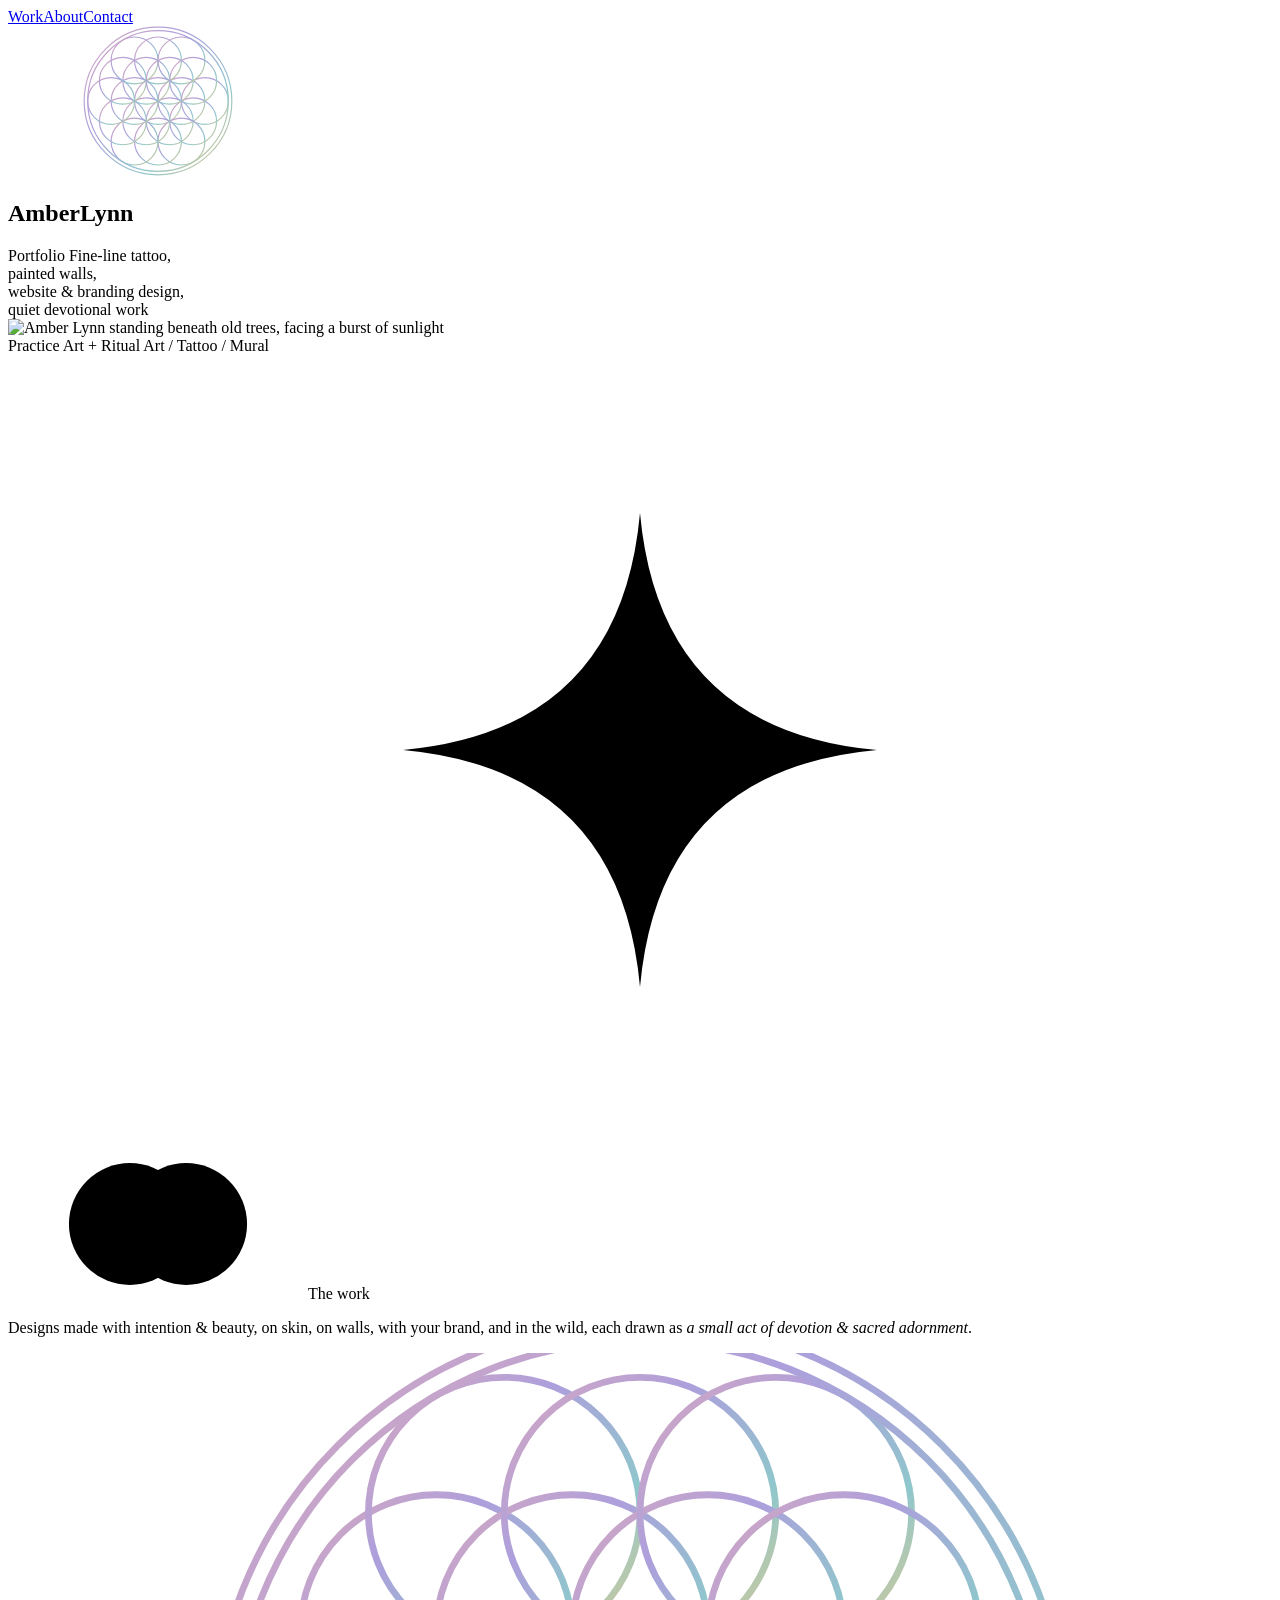
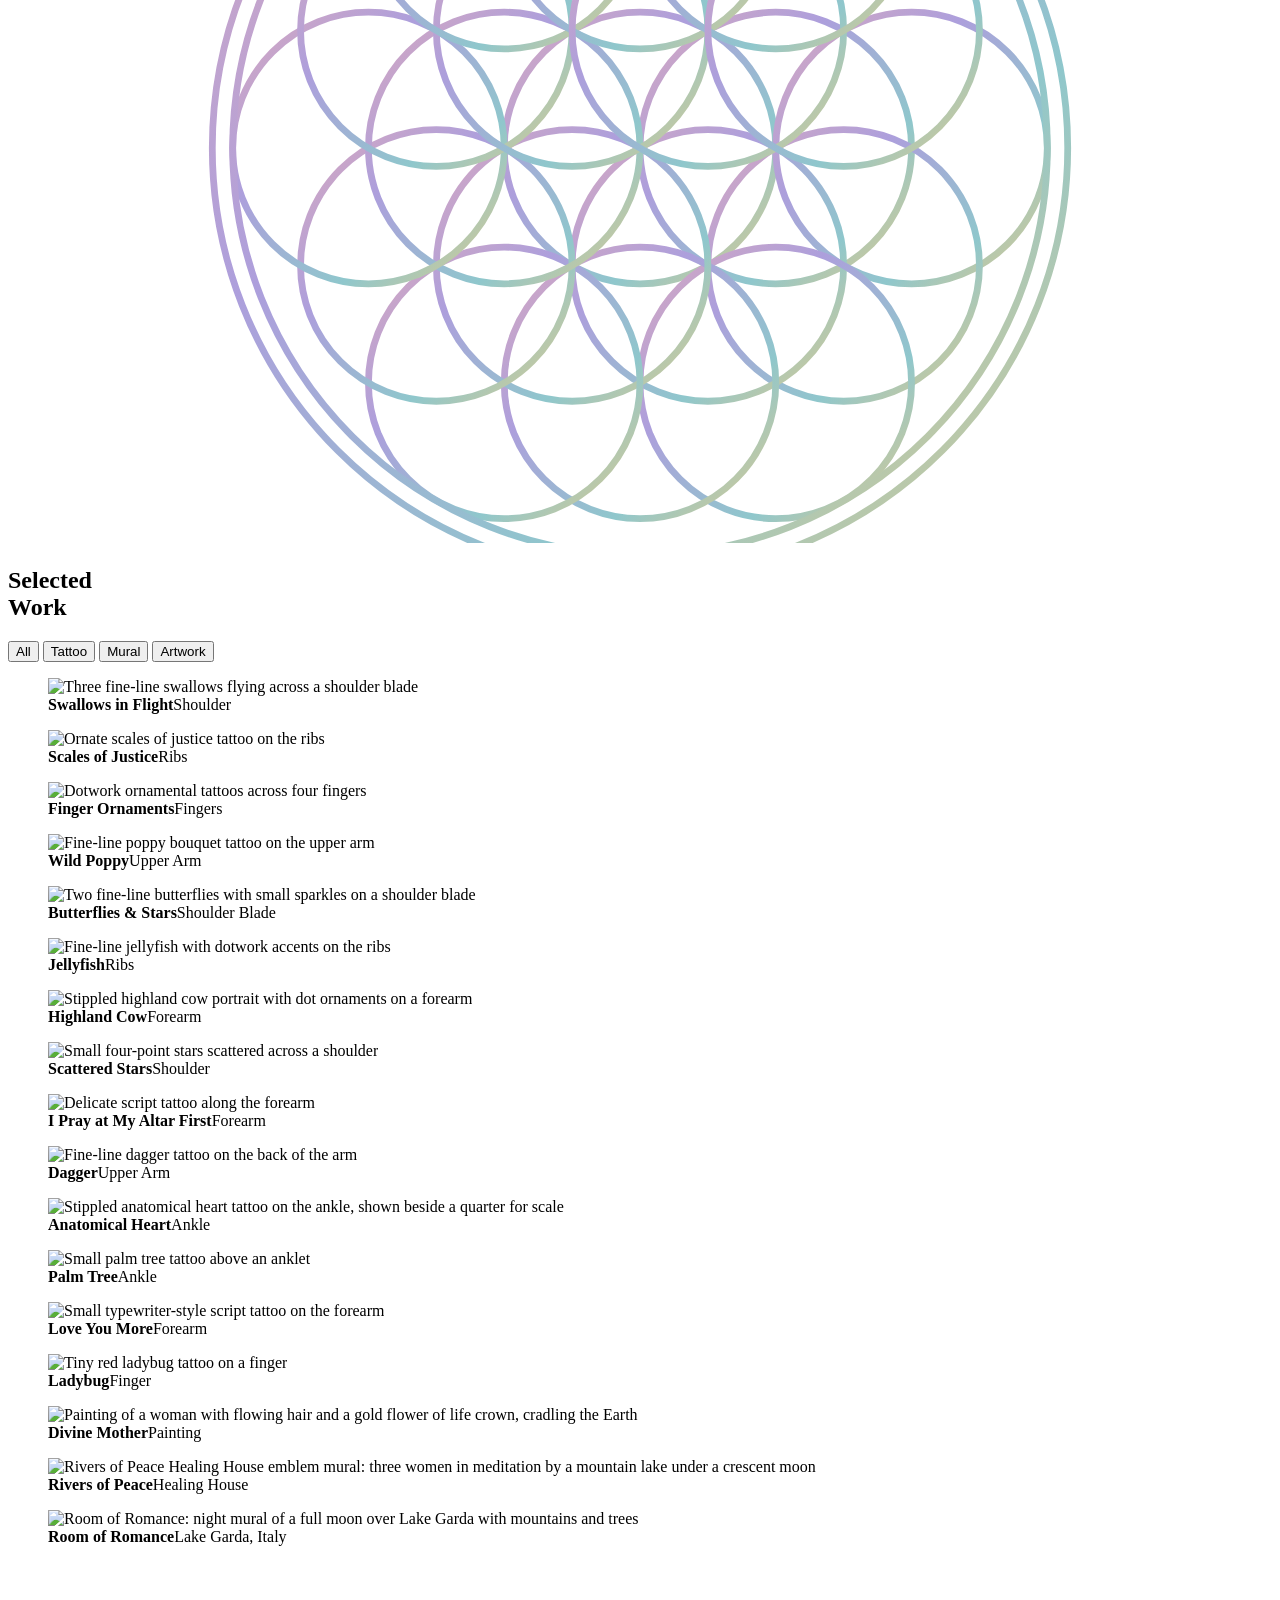
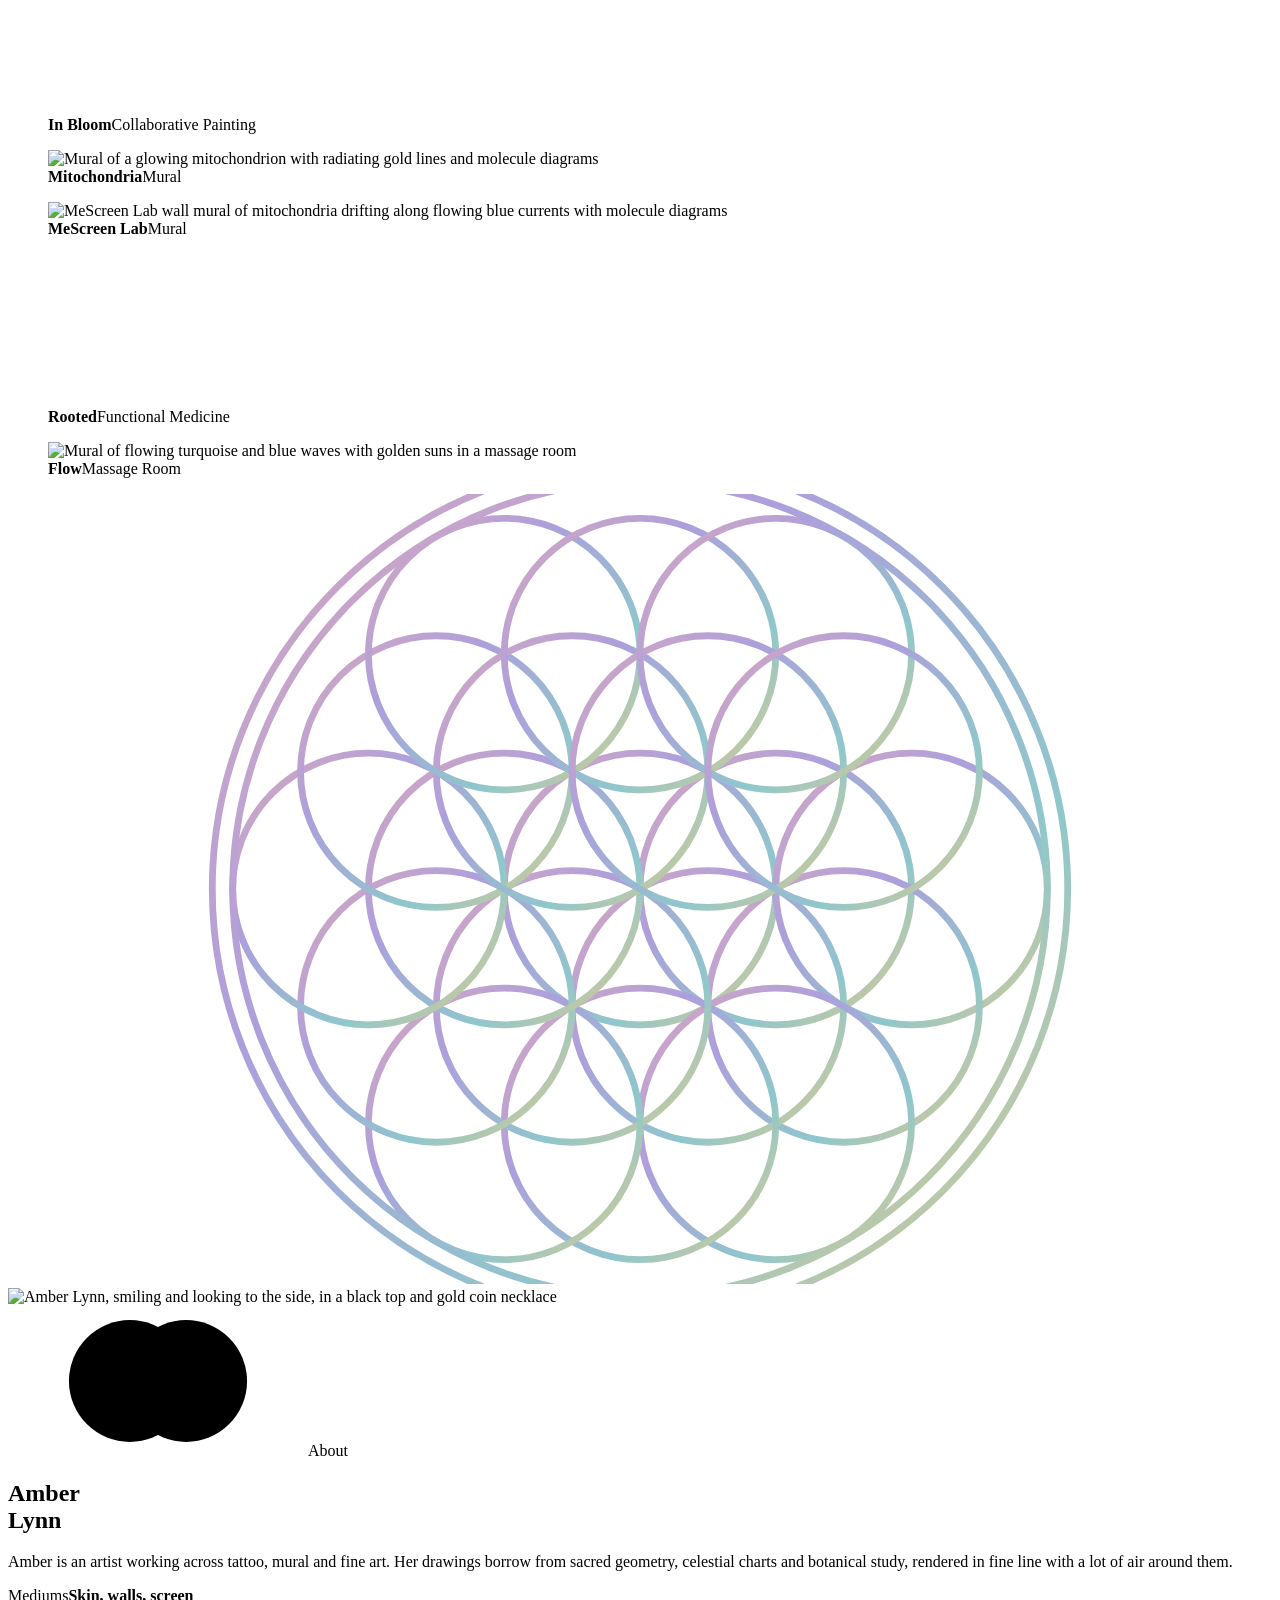
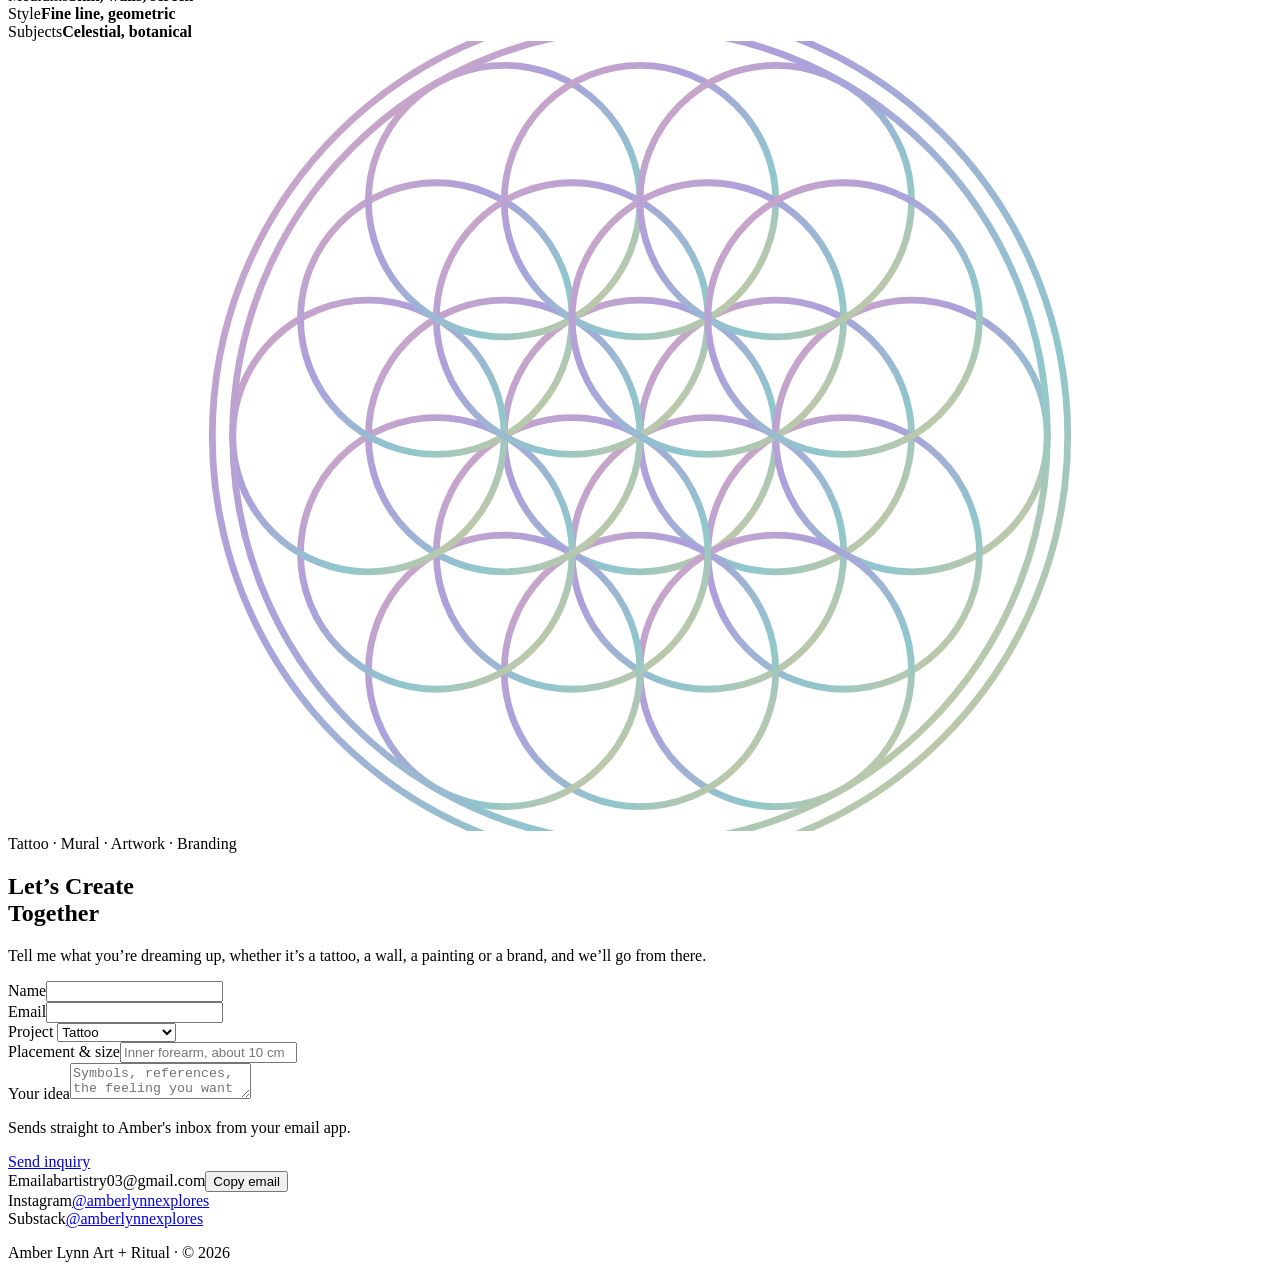
==== index.html @ b4684c32 "Add files via upload" ====
<!DOCTYPE html>
<html lang="en">
<head>
  <meta charset="utf-8">
  <meta name="viewport" content="width=device-width, initial-scale=1, viewport-fit=cover">
  <title>Amber Lynn Portfolio</title>
  <meta name="description" content="Amber Lynn: fine-line and ornamental tattoos, murals, and website &amp; branding design.">
  <meta property="og:title" content="Amber Lynn Portfolio">
  <meta property="og:description" content="Fine-line tattoo, painted walls, website &amp; branding design.">
  <meta property="og:image" content="img/hero.jpg">
  <link rel="icon" href="img/favicon.svg" type="image/svg+xml">
  <link rel="preconnect" href="https://fonts.googleapis.com">
  <link rel="preconnect" href="https://fonts.gstatic.com" crossorigin>
  <link rel="stylesheet" href="https://fonts.googleapis.com/css2?family=Italiana&family=Cormorant+Garamond:ital,wght@0,300;0,400;1,300;1,400&family=Jost:wght@300;400&display=swap">
  <link rel="stylesheet" href="css/styles.css">
</head>
<body>

<!-- shared opal gradient + small marks -->
<svg width="0" height="0" style="position:absolute" aria-hidden="true" focusable="false">
  <defs>
    <linearGradient id="opalStroke" x1="0" y1="0" x2="1" y2="1">
      <stop offset="0" stop-color="#d9a9be"/><stop offset=".35" stop-color="#ad9fdc"/>
      <stop offset=".7" stop-color="#8fc7cc"/><stop offset="1" stop-color="#e2c98a"/>
    </linearGradient>
    <symbol id="m-vesica" viewBox="0 0 26 16"><circle cx="10" cy="8" r="6.5"/><circle cx="16" cy="8" r="6.5"/></symbol>
    <symbol id="fol" viewBox="-64 -64 128 128"><g fill="none" stroke="url(#opalStroke)" stroke-width="1"><circle cx="0.0" cy="0.0" r="20"/><circle cx="20.0" cy="0.0" r="20"/><circle cx="40.0" cy="0.0" r="20"/><circle cx="30.0" cy="17.3" r="20"/><circle cx="10.0" cy="17.3" r="20"/><circle cx="20.0" cy="34.6" r="20"/><circle cx="0.0" cy="34.6" r="20"/><circle cx="-10.0" cy="17.3" r="20"/><circle cx="-20.0" cy="34.6" r="20"/><circle cx="-30.0" cy="17.3" r="20"/><circle cx="-20.0" cy="0.0" r="20"/><circle cx="-40.0" cy="0.0" r="20"/><circle cx="-30.0" cy="-17.3" r="20"/><circle cx="-10.0" cy="-17.3" r="20"/><circle cx="-20.0" cy="-34.6" r="20"/><circle cx="-0.0" cy="-34.6" r="20"/><circle cx="10.0" cy="-17.3" r="20"/><circle cx="20.0" cy="-34.6" r="20"/><circle cx="30.0" cy="-17.3" r="20"/><circle r="60"/><circle r="63"/></g></symbol>
    <symbol id="wing" overflow="visible"><g fill="#eeedf0" stroke="url(#opalStroke)" stroke-width="1" stroke-linejoin="round"><path d="M2.0 30.8Q-5.8 68.7 8.6 104.7Q16.4 66.7 2.0 30.8ZM3.7 49.2L7.8 95.8"/><path d="M9.6 19.9Q4.3 65.2 24.8 105.9Q30.1 60.6 9.6 19.9ZM13.4 41.4L23.0 95.6"/><path d="M18.0 9.9Q15.1 61.1 40.8 105.5Q43.7 54.3 18.0 9.9ZM23.7 33.8L38.1 94.0"/><path d="M27.1 0.7Q26.5 56.5 56.7 103.4Q57.3 47.6 27.1 0.7ZM34.5 26.4L53.2 91.1"/><path d="M37.0 -7.6Q38.7 51.3 72.5 99.7Q70.9 40.7 37.0 -7.6ZM45.9 19.2L68.3 86.8"/><path d="M47.7 -15.2Q51.5 45.6 88.2 94.3Q84.4 33.5 47.7 -15.2ZM57.8 12.2L83.3 81.2"/><path d="M59.1 -21.9Q65.0 39.4 103.8 87.3Q97.8 26.0 59.1 -21.9ZM70.3 5.4L98.4 74.2"/><path d="M71.3 -27.8Q79.3 32.6 119.2 78.7Q111.2 18.2 71.3 -27.8ZM83.3 -1.2L113.4 65.9"/><path d="M84.2 -32.9Q94.2 25.3 134.5 68.4Q124.6 10.2 84.2 -32.9ZM96.8 -7.6L128.5 56.2"/><path d="M98.0 -37.1Q109.8 17.4 149.7 56.4Q137.9 1.9 98.0 -37.1ZM110.9 -13.7L143.5 45.2"/><path d="M112.4 -40.5Q126.1 9.0 164.8 42.8Q151.1 -6.7 112.4 -40.5ZM125.5 -19.7L158.5 32.8"/><path d="M127.7 -43.1Q143.1 0.0 179.8 27.6Q164.3 -15.6 127.7 -43.1ZM140.7 -25.5L173.5 19.1"/><path d="M143.7 -44.9Q160.8 -9.5 194.6 10.7Q177.5 -24.7 143.7 -44.9ZM156.4 -31.0L188.5 4.0"/><path d="M160.5 -45.9Q179.2 -19.5 209.4 -7.8Q190.6 -34.2 160.5 -45.9ZM172.7 -36.4L203.5 -12.4"/><path d="M178.0 -46.0Q198.3 -30.1 224.0 -28.0Q203.7 -43.9 178.0 -46.0ZM189.5 -41.5L218.5 -30.2"/><path d="M2.0 30.8Q-5.1 54.5 6.1 76.6Q13.2 52.8 2.0 30.8ZM3.1 42.2L5.6 71.1"/><path d="M9.6 19.9Q3.7 48.4 19.0 73.2Q25.0 44.7 9.6 19.9ZM12.0 33.2L17.9 66.8"/><path d="M18.0 9.9Q13.2 42.4 32.1 69.2Q36.9 36.7 18.0 9.9ZM21.5 24.7L30.4 62.0"/><path d="M27.1 0.7Q23.6 36.2 45.5 64.4Q49.0 28.9 27.1 0.7ZM31.7 16.6L43.3 56.7"/><path d="M37.0 -7.6Q34.7 30.0 59.0 58.9Q61.3 21.2 37.0 -7.6ZM42.5 9.0L56.4 50.9"/><path d="M47.7 -15.2Q46.7 23.8 72.8 52.7Q73.8 13.7 47.7 -15.2ZM54.0 1.8L69.8 44.6"/><path d="M59.1 -21.9Q59.4 17.5 86.8 45.8Q86.5 6.4 59.1 -21.9ZM66.0 -5.0L83.5 37.7"/><path d="M71.3 -27.8Q72.9 11.2 101.0 38.2Q99.3 -0.7 71.3 -27.8ZM78.7 -11.3L97.4 30.3"/><path d="M84.2 -32.9Q87.3 4.8 115.4 29.9Q112.4 -7.7 84.2 -32.9ZM92.0 -17.2L111.7 22.4"/><path d="M98.0 -37.1Q102.4 -1.7 130.1 20.9Q125.6 -14.5 98.0 -37.1ZM106.0 -22.6L126.2 13.9"/><path d="M112.4 -40.5Q118.3 -8.2 144.9 11.2Q139.0 -21.2 112.4 -40.5ZM120.6 -27.6L141.0 4.9"/><path d="M127.7 -43.1Q135.1 -14.7 160.0 0.7Q152.6 -27.7 127.7 -43.1ZM135.8 -32.2L156.1 -4.5"/><path d="M143.7 -44.9Q152.6 -21.4 175.3 -10.4Q166.4 -34.0 143.7 -44.9ZM151.6 -36.3L171.5 -14.6"/><path d="M160.5 -45.9Q170.9 -28.0 190.8 -22.3Q180.3 -40.1 160.5 -45.9ZM168.0 -40.0L187.2 -25.1"/><path d="M178.0 -46.0Q190.0 -34.7 206.5 -34.8Q194.5 -46.1 178.0 -46.0ZM185.1 -43.2L203.1 -36.2"/><path d="M2.0 30.8Q-3.4 43.9 4.3 55.9Q9.7 42.7 2.0 30.8ZM2.6 37.0L4.0 52.9"/><path d="M8.2 21.8Q3.1 37.3 12.9 50.3Q18.0 34.8 8.2 21.8ZM9.4 28.9L12.3 46.9"/><path d="M15.0 13.3Q10.2 30.9 21.8 44.8Q26.6 27.3 15.0 13.3ZM16.7 21.2L21.0 41.0"/><path d="M22.2 5.5Q17.9 24.7 31.1 39.2Q35.4 20.0 22.2 5.5ZM24.4 13.9L30.0 35.2"/><path d="M30.0 -1.8Q26.1 18.7 40.6 33.6Q44.5 13.1 30.0 -1.8ZM32.6 7.0L39.4 29.4"/><path d="M38.2 -8.6Q34.9 12.9 50.5 28.0Q53.9 6.5 38.2 -8.6ZM41.3 0.6L49.0 23.7"/><path d="M47.0 -14.8Q44.2 7.4 60.7 22.5Q63.5 0.3 47.0 -14.8ZM50.5 -5.5L59.1 18.0"/><path d="M56.3 -20.4Q54.1 2.1 71.2 16.8Q73.5 -5.6 56.3 -20.4ZM60.1 -11.1L69.4 12.4"/><path d="M66.2 -25.5Q64.6 -3.0 82.0 11.2Q83.6 -11.2 66.2 -25.5ZM70.1 -16.3L80.1 6.8"/><path d="M76.5 -30.0Q75.6 -7.9 93.2 5.6Q94.1 -16.5 76.5 -30.0ZM80.7 -21.1L91.2 1.3"/><path d="M87.4 -33.9Q87.2 -12.5 104.6 -0.1Q104.8 -21.5 87.4 -33.9ZM91.7 -25.5L102.6 -4.1"/><path d="M98.8 -37.3Q99.4 -16.9 116.4 -5.7Q115.8 -26.1 98.8 -37.3ZM103.2 -29.4L114.3 -9.5"/><path d="M110.7 -40.2Q112.1 -21.1 128.5 -11.4Q127.1 -30.4 110.7 -40.2ZM115.1 -33.0L126.4 -14.8"/><path d="M123.1 -42.5Q125.4 -25.1 140.9 -17.1Q138.6 -34.4 123.1 -42.5ZM127.6 -36.1L138.8 -20.1"/><path d="M136.1 -44.2Q139.3 -28.9 153.6 -22.7Q150.4 -38.0 136.1 -44.2ZM140.4 -38.8L151.5 -25.3"/><path d="M149.5 -45.3Q153.7 -32.4 166.6 -28.4Q162.5 -41.3 149.5 -45.3ZM153.8 -41.1L164.6 -30.5"/><path d="M163.5 -46.0Q168.7 -35.8 180.0 -34.2Q174.8 -44.3 163.5 -46.0ZM167.6 -43.0L178.0 -35.6"/><path d="M178.0 -46.0Q184.2 -38.9 193.6 -39.9Q187.4 -47.0 178.0 -46.0ZM181.9 -44.5L191.8 -40.6"/><path d="M0 34Q50 -48 178 -46"/></g></symbol>
  </defs>
</svg>

<header class="wrap bar">
  <nav aria-label="Sections">
    <a href="#work">Work</a><a href="#about">About</a><a href="#contact">Contact</a>
  </nav>
</header>

<main class="wrap">
  <section class="hero has-aura" aria-label="Introduction">
    <div class="aura soft a1" aria-hidden="true"></div>
    <div class="aura soft a2" aria-hidden="true"></div>
    <svg class="hero-fol" aria-hidden="true"><use href="#fol"/></svg>
    <h1><span>Amber</span><span>Lynn</span></h1>
    <div class="hero-stage">
      <div class="side l">
        <span class="label">Portfolio</span>
        <span class="italic">Fine-line tattoo,<br>painted walls,<br>website &amp; branding design,<br>quiet devotional work</span>
      </div>
      <div class="frame arch">
        <div class="img"><img src="img/hero.jpg" alt="Amber Lynn standing beneath old trees, facing a burst of sunlight" style="object-position: 50% 28%"></div>
      </div>
      <div class="side r">
        <span class="label">Practice</span>
        <span class="role">Art + Ritual</span>
        <span class="italic">Art / Tattoo / Mural</span>
      </div>
    </div>
  </section>

  <div class="divider star" aria-hidden="true">
    <svg viewBox="0 0 64 40"><path class="dot" d="M32 8 Q33 19 44 20 Q33 21 32 32 Q31 21 20 20 Q31 19 32 8Z"/></svg>
  </div>

  <section class="statement has-aura" aria-label="Statement">
    <div class="aura disc" aria-hidden="true"></div>
    <span class="label eyebrow"><svg class="mark" aria-hidden="true"><use href="#m-vesica"/></svg>The work</span>
    <p>Designs made with intention &amp; beauty, on skin, on walls, with your brand, and in the wild, each drawn as <em>a small act of devotion &amp; sacred adornment</em>.</p>
  </section>

  <div class="divider" aria-hidden="true">
    <svg viewBox="0 0 64 40"><use href="#fol" x="10" y="-2" width="44" height="44"/></svg>
  </div>

  <section id="work" class="has-aura" aria-labelledby="work-h">
    <div class="aura soft" aria-hidden="true"></div>
    <div class="sec-head">
      <h2 id="work-h">Selected<br>Work</h2>
      <div class="filters" role="group" aria-label="Filter work">
        <button type="button" id="f-all" data-f="all" aria-pressed="true">All</button>
        <button type="button" id="f-tattoo" data-f="tattoo" aria-pressed="false">Tattoo</button>
        <button type="button" id="f-mural" data-f="mural" aria-pressed="false">Mural</button>
        <button type="button" id="f-art" data-f="art" aria-pressed="false">Artwork</button>
      </div>
    </div>

    <!-- Swap each placeholder for: <div class="img"><img src="..." alt="..."></div>
         "edge" adds the opal hairline, "halo" adds the soft glow; leave both off for a plain frame. -->
    <div class="gallery">
      <figure class="piece port" data-cat="tattoo">
        <div class="frame halo zoom" tabindex="0" role="button" aria-haspopup="dialog"><div class="img"><img src="img/swallows.jpg" alt="Three fine-line swallows flying across a shoulder blade" loading="lazy" style="object-position: 50% 62%"></div></div>
        <figcaption><b>Swallows in Flight</b><span class="label">Shoulder</span></figcaption>
      </figure>
      <figure class="piece port" data-cat="tattoo">
        <div class="frame edge zoom" tabindex="0" role="button" aria-haspopup="dialog"><div class="img"><img src="img/scales.jpg" alt="Ornate scales of justice tattoo on the ribs" loading="lazy" style="object-position: 50% 45%"></div></div>
        <figcaption><b>Scales of Justice</b><span class="label">Ribs</span></figcaption>
      </figure>
      <figure class="piece port" data-cat="tattoo">
        <div class="frame zoom" tabindex="0" role="button" aria-haspopup="dialog"><div class="img"><img src="img/fingers.jpg" alt="Dotwork ornamental tattoos across four fingers" loading="lazy" style="object-position: 50% 45%"></div></div>
        <figcaption><b>Finger Ornaments</b><span class="label">Fingers</span></figcaption>
      </figure>
      <figure class="piece port" data-cat="tattoo">
        <div class="frame halo zoom" tabindex="0" role="button" aria-haspopup="dialog"><div class="img"><img src="img/poppy.jpg" alt="Fine-line poppy bouquet tattoo on the upper arm" loading="lazy" style="object-position: 50% 45%"></div></div>
        <figcaption><b>Wild Poppy</b><span class="label">Upper Arm</span></figcaption>
      </figure>
      <figure class="piece port" data-cat="tattoo">
        <div class="frame edge zoom" tabindex="0" role="button" aria-haspopup="dialog"><div class="img"><img src="img/butterflies.jpg" alt="Two fine-line butterflies with small sparkles on a shoulder blade" loading="lazy" style="object-position: 50% 58%"></div></div>
        <figcaption><b>Butterflies & Stars</b><span class="label">Shoulder Blade</span></figcaption>
      </figure>
      <figure class="piece port" data-cat="tattoo">
        <div class="frame zoom" tabindex="0" role="button" aria-haspopup="dialog"><div class="img"><img src="img/jellyfish.jpg" alt="Fine-line jellyfish with dotwork accents on the ribs" loading="lazy" style="object-position: 50% 40%"></div></div>
        <figcaption><b>Jellyfish</b><span class="label">Ribs</span></figcaption>
      </figure>
      <figure class="piece port" data-cat="tattoo">
        <div class="frame halo zoom" tabindex="0" role="button" aria-haspopup="dialog"><div class="img"><img src="img/highland-cow.jpg" alt="Stippled highland cow portrait with dot ornaments on a forearm" loading="lazy" style="object-position: 50% 45%"></div></div>
        <figcaption><b>Highland Cow</b><span class="label">Forearm</span></figcaption>
      </figure>
      <figure class="piece port" data-cat="tattoo">
        <div class="frame zoom" tabindex="0" role="button" aria-haspopup="dialog"><div class="img"><img src="img/stars.jpg" alt="Small four-point stars scattered across a shoulder" loading="lazy" style="object-position: 45% 35%"></div></div>
        <figcaption><b>Scattered Stars</b><span class="label">Shoulder</span></figcaption>
      </figure>
      <figure class="piece port" data-cat="tattoo">
        <div class="frame edge zoom" tabindex="0" role="button" aria-haspopup="dialog"><div class="img"><img src="img/altar-script.jpg" alt="Delicate script tattoo along the forearm" loading="lazy" style="object-position: 50% 55%"></div></div>
        <figcaption><b>I Pray at My Altar First</b><span class="label">Forearm</span></figcaption>
      </figure>
      <figure class="piece port" data-cat="tattoo">
        <div class="frame zoom" tabindex="0" role="button" aria-haspopup="dialog"><div class="img"><img src="img/dagger.jpg" alt="Fine-line dagger tattoo on the back of the arm" loading="lazy" style="object-position: 50% 58%"></div></div>
        <figcaption><b>Dagger</b><span class="label">Upper Arm</span></figcaption>
      </figure>
      <figure class="piece port" data-cat="tattoo">
        <div class="frame halo zoom" tabindex="0" role="button" aria-haspopup="dialog"><div class="img"><img src="img/heart.jpg" alt="Stippled anatomical heart tattoo on the ankle, shown beside a quarter for scale" loading="lazy" style="object-position: 50% 62%"></div></div>
        <figcaption><b>Anatomical Heart</b><span class="label">Ankle</span></figcaption>
      </figure>
      <figure class="piece port" data-cat="tattoo">
        <div class="frame zoom" tabindex="0" role="button" aria-haspopup="dialog"><div class="img"><img src="img/palm.jpg" alt="Small palm tree tattoo above an anklet" loading="lazy" style="object-position: 50% 50%"></div></div>
        <figcaption><b>Palm Tree</b><span class="label">Ankle</span></figcaption>
      </figure>
      <figure class="piece port" data-cat="tattoo">
        <div class="frame zoom" tabindex="0" role="button" aria-haspopup="dialog"><div class="img"><img src="img/love-you-more.jpg" alt="Small typewriter-style script tattoo on the forearm" loading="lazy" style="object-position: 50% 35%"></div></div>
        <figcaption><b>Love You More</b><span class="label">Forearm</span></figcaption>
      </figure>
      <figure class="piece port" data-cat="tattoo">
        <div class="frame edge zoom" tabindex="0" role="button" aria-haspopup="dialog"><div class="img"><img src="img/ladybug.jpg" alt="Tiny red ladybug tattoo on a finger" loading="lazy" style="object-position: 55% 55%"></div></div>
        <figcaption><b>Ladybug</b><span class="label">Finger</span></figcaption>
      </figure>
      <figure class="piece port" data-cat="art">
        <div class="frame halo zoom" tabindex="0" role="button" aria-haspopup="dialog"><div class="img"><img src="img/art-divine-mother.jpg" alt="Painting of a woman with flowing hair and a gold flower of life crown, cradling the Earth" loading="lazy" style="object-position: 50% 38%"></div></div>
        <figcaption><b>Divine Mother</b><span class="label">Painting</span></figcaption>
      </figure>
      <figure class="piece port fit" data-cat="mural">
        <div class="frame edge zoom" tabindex="0" role="button" aria-haspopup="dialog"><div class="img"><img src="img/mural-rivers-of-peace.jpg" alt="Rivers of Peace Healing House emblem mural: three women in meditation by a mountain lake under a crescent moon" loading="lazy"></div></div>
        <figcaption><b>Rivers of Peace</b><span class="label">Healing House</span></figcaption>
      </figure>
      <figure class="piece port fit" data-cat="mural">
        <div class="frame zoom" tabindex="0" role="button" aria-haspopup="dialog"><div class="img"><img src="img/mural-italy-moon.jpg" alt="Room of Romance: night mural of a full moon over Lake Garda with mountains and trees" loading="lazy"></div></div>
        <figcaption><b>Room of Romance</b><span class="label">Lake Garda, Italy</span></figcaption>
      </figure>
      <figure class="piece port" data-cat="art">
        <div class="frame halo zoom" tabindex="0" role="button" aria-haspopup="dialog"><div class="img"><video src="img/art-collab-process.mp4" poster="img/art-collab-process.jpg" autoplay muted loop playsinline preload="metadata" aria-label="Video of a large painting of a red-haired woman with a flower of life on her brow, surrounded by flowers"></video></div></div>
        <figcaption><b>In Bloom</b><span class="label">Collaborative Painting</span></figcaption>
      </figure>
      <figure class="piece port fit" data-cat="mural">
        <div class="frame zoom" tabindex="0" role="button" aria-haspopup="dialog"><div class="img"><img src="img/mural-mitochondria.jpg" alt="Mural of a glowing mitochondrion with radiating gold lines and molecule diagrams" loading="lazy"></div></div>
        <figcaption><b>Mitochondria</b><span class="label">Mural</span></figcaption>
      </figure>
      <figure class="piece port fit" data-cat="mural">
        <div class="frame zoom" tabindex="0" role="button" aria-haspopup="dialog"><div class="img"><img src="img/mural-mitochondria-wall.jpg" alt="MeScreen Lab wall mural of mitochondria drifting along flowing blue currents with molecule diagrams" loading="lazy"></div></div>
        <figcaption><b>MeScreen Lab</b><span class="label">Mural</span></figcaption>
      </figure>
      <figure class="piece port fit" data-cat="mural">
        <div class="frame zoom" tabindex="0" role="button" aria-haspopup="dialog"><div class="img"><video src="img/mural-rooted.mp4" poster="img/mural-rooted.jpg" autoplay muted loop playsinline preload="metadata" aria-label="Video of a clinic wall mural: a figure in tree pose whose arms become leafy branches and whose roots spread below"></video></div></div>
        <figcaption><b>Rooted</b><span class="label">Functional Medicine</span></figcaption>
      </figure>
      <figure class="piece port fit" data-cat="mural">
        <div class="frame halo zoom" tabindex="0" role="button" aria-haspopup="dialog"><div class="img"><img src="img/mural-flow.jpg" alt="Mural of flowing turquoise and blue waves with golden suns in a massage room" loading="lazy"></div></div>
        <figcaption><b>Flow</b><span class="label">Massage Room</span></figcaption>
      </figure>
    </div>
  </section>

  <div class="divider" aria-hidden="true">
    <svg viewBox="0 0 64 40"><use href="#fol" x="10" y="-2" width="44" height="44"/></svg>
  </div>

  <section id="about" class="about" aria-labelledby="about-h">
    <div class="frame orb edge halo"><div class="img"><img src="img/portrait.jpg" alt="Amber Lynn, smiling and looking to the side, in a black top and gold coin necklace" loading="lazy" style="object-position: 50% 16%"></div></div>
    <div>
      <span class="label eyebrow"><svg class="mark" aria-hidden="true"><use href="#m-vesica"/></svg>About</span>
      <h2 id="about-h">Amber<br>Lynn</h2>
      <p>Amber is an artist working across tattoo, mural and fine art. Her drawings borrow from sacred geometry, celestial charts and botanical study, rendered in fine line with a lot of air around them.</p>
      <div class="facts">
        <div><span class="label">Mediums</span><strong>Skin, walls, screen</strong></div>
        <div><span class="label">Style</span><strong>Fine line, geometric</strong></div>
        <div><span class="label">Subjects</span><strong>Celestial, botanical</strong></div>
      </div>
    </div>
  </section>

  <div class="divider" aria-hidden="true">
    <svg viewBox="0 0 64 40"><use href="#fol" x="10" y="-2" width="44" height="44"/></svg>
  </div>

  <section id="contact" class="contact has-aura" aria-labelledby="book-h">
    <div class="vesica" aria-hidden="true"><i></i><i></i></div>
    <span class="label">Tattoo · Mural · Artwork · Branding</span>
    <h2 id="book-h">Let’s Create<br>Together</h2>
    <p class="sub">Tell me what you’re dreaming up, whether it’s a tattoo, a wall, a painting or a brand, and we’ll go from there.</p>
    <form id="inquiry" novalidate>
      <div class="field"><label class="label" for="name">Name</label><input id="name" name="name" autocomplete="name" required></div>
      <div class="field"><label class="label" for="email">Email</label><input id="email" name="email" type="email" autocomplete="email" required></div>
      <div class="field"><label class="label" for="kind">Project</label>
        <select id="kind" name="kind"><option>Tattoo</option><option>Mural</option><option>Artwork</option><option>Web &amp; Branding</option><option>Something else</option></select>
      </div>
      <div class="field"><label class="label" for="place" id="place-label">Placement &amp; size</label><input id="place" name="place" placeholder="Inner forearm, about 10 cm"></div>
      <div class="field full"><label class="label" for="idea">Your idea</label><textarea id="idea" name="idea" placeholder="Symbols, references, the feeling you want it to hold"></textarea></div>
      <div class="send">
        <p class="notice" id="form-note" aria-live="polite">Sends straight to Amber's inbox from your email app.</p>
        <a class="btn" id="send" href="mailto:abartistry03@gmail.com">Send inquiry</a>
      </div>
      <div class="ready" id="ready" hidden>
        <p class="notice">If your email app didn't open, copy your message and send it to <span class="email">abartistry03@gmail.com</span>.</p>
        <button class="btn" type="button" id="copy-msg">Copy message</button>
      </div>
    </form>
    <div class="reach">
      <div class="reach-item"><span class="label">Email</span><span class="email" id="addr">abartistry03@gmail.com</span><button class="btn" type="button" id="copy">Copy email</button></div>
      <div class="reach-item"><span class="label">Instagram</span><a class="email ig" href="https://instagram.com/amberlynnexplores" target="_blank" rel="noopener">@amberlynnexplores</a></div>
      <div class="reach-item"><span class="label">Substack</span><a class="email ig" href="https://substack.com/@amberlynnexplores" target="_blank" rel="noopener">@amberlynnexplores</a></div>
    </div>
    <p class="notice" id="notice" aria-live="polite"></p>
  </section>
</main>

<div class="lightbox" id="lightbox" role="dialog" aria-modal="true" aria-labelledby="lb-title" hidden>
  <button class="lb-close" type="button" id="lb-close">Close</button>
  <div class="lb-inner">
    <div class="lb-photo"><img id="lb-img" src="" alt=""><video id="lb-vid" muted loop playsinline controls hidden></video></div>
    <div class="lb-text">
      <span class="label" id="lb-label"></span>
      <h3 id="lb-title"></h3>
      <div class="rule"></div>
      <p id="lb-story"></p>
      <div class="lb-nav"><button type="button" id="lb-prev">Previous</button><button type="button" id="lb-next">Next</button></div>
    </div>
  </div>
</div>

<footer class="wrap">
  <span class="italic">Amber Lynn</span>
  <span class="label">Art + Ritual · © 2026</span>
</footer>

<script src="js/main.js"></script>
</body>
</html>
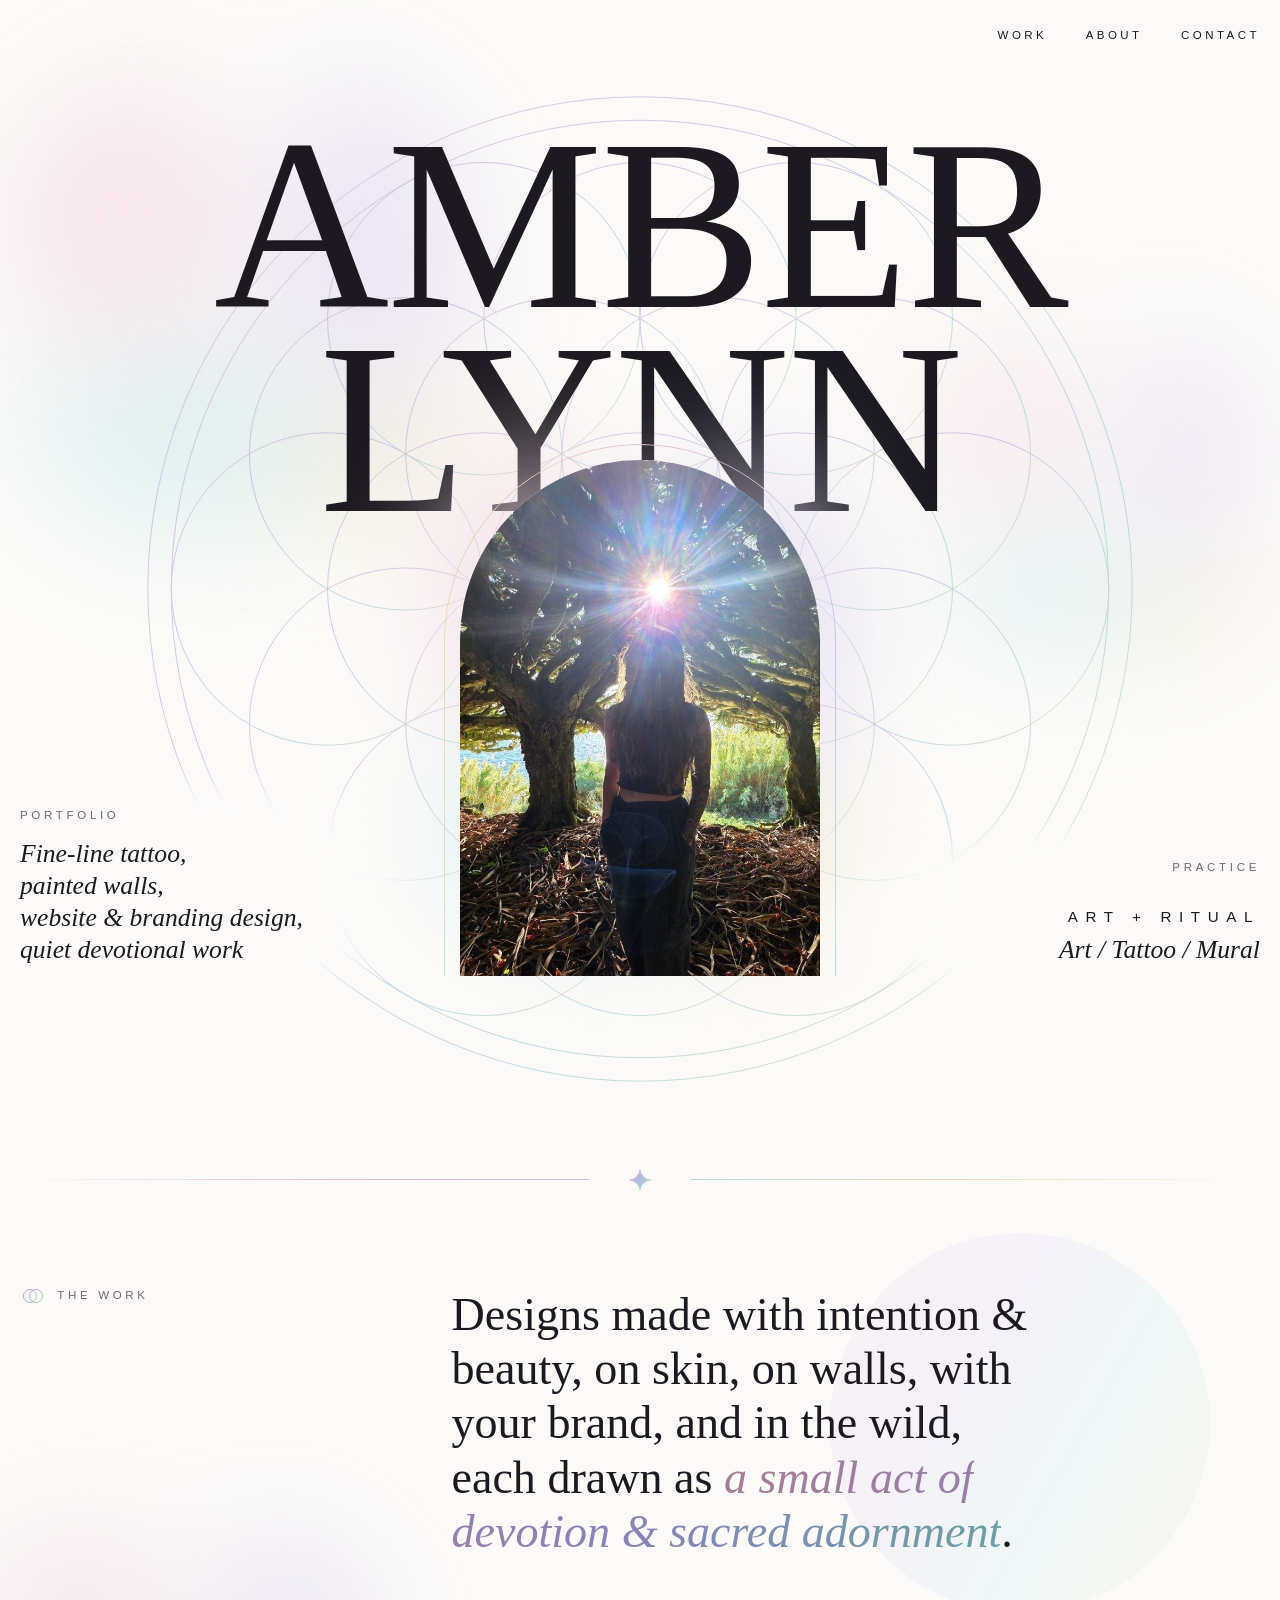
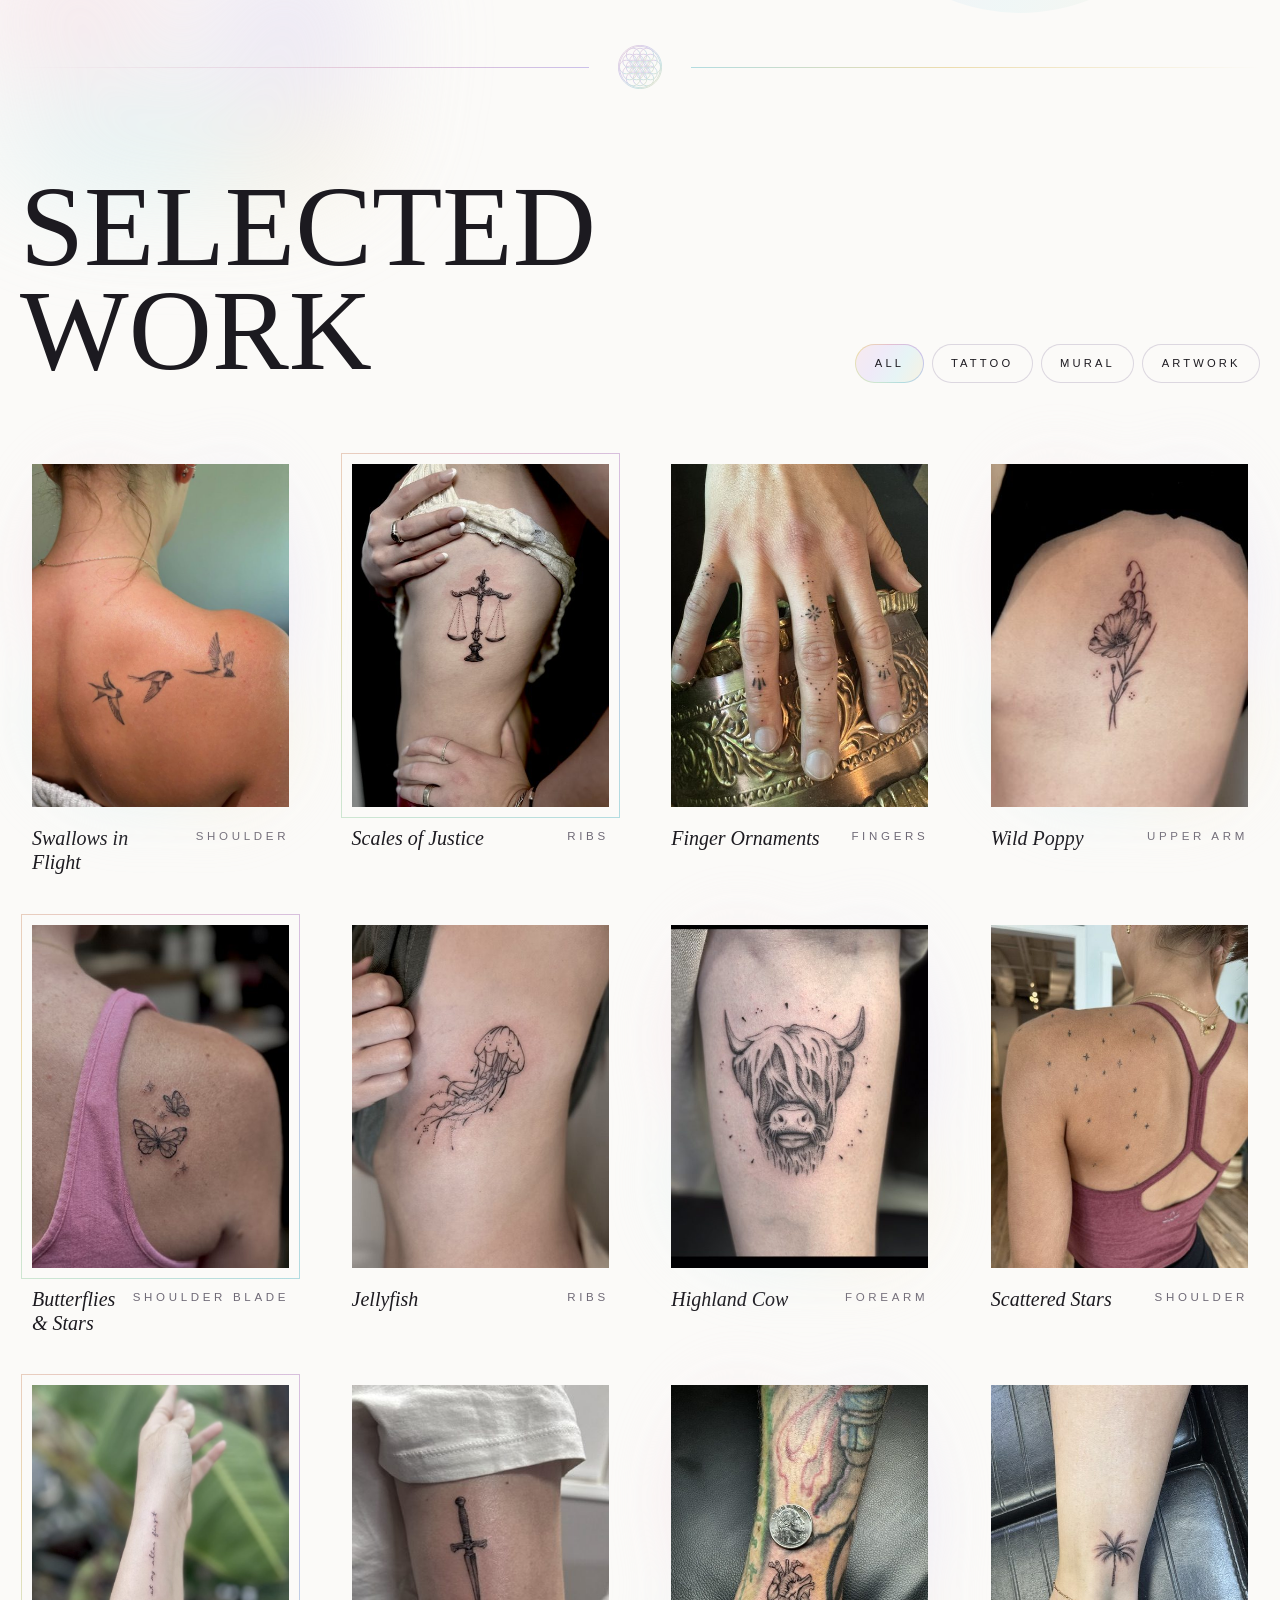
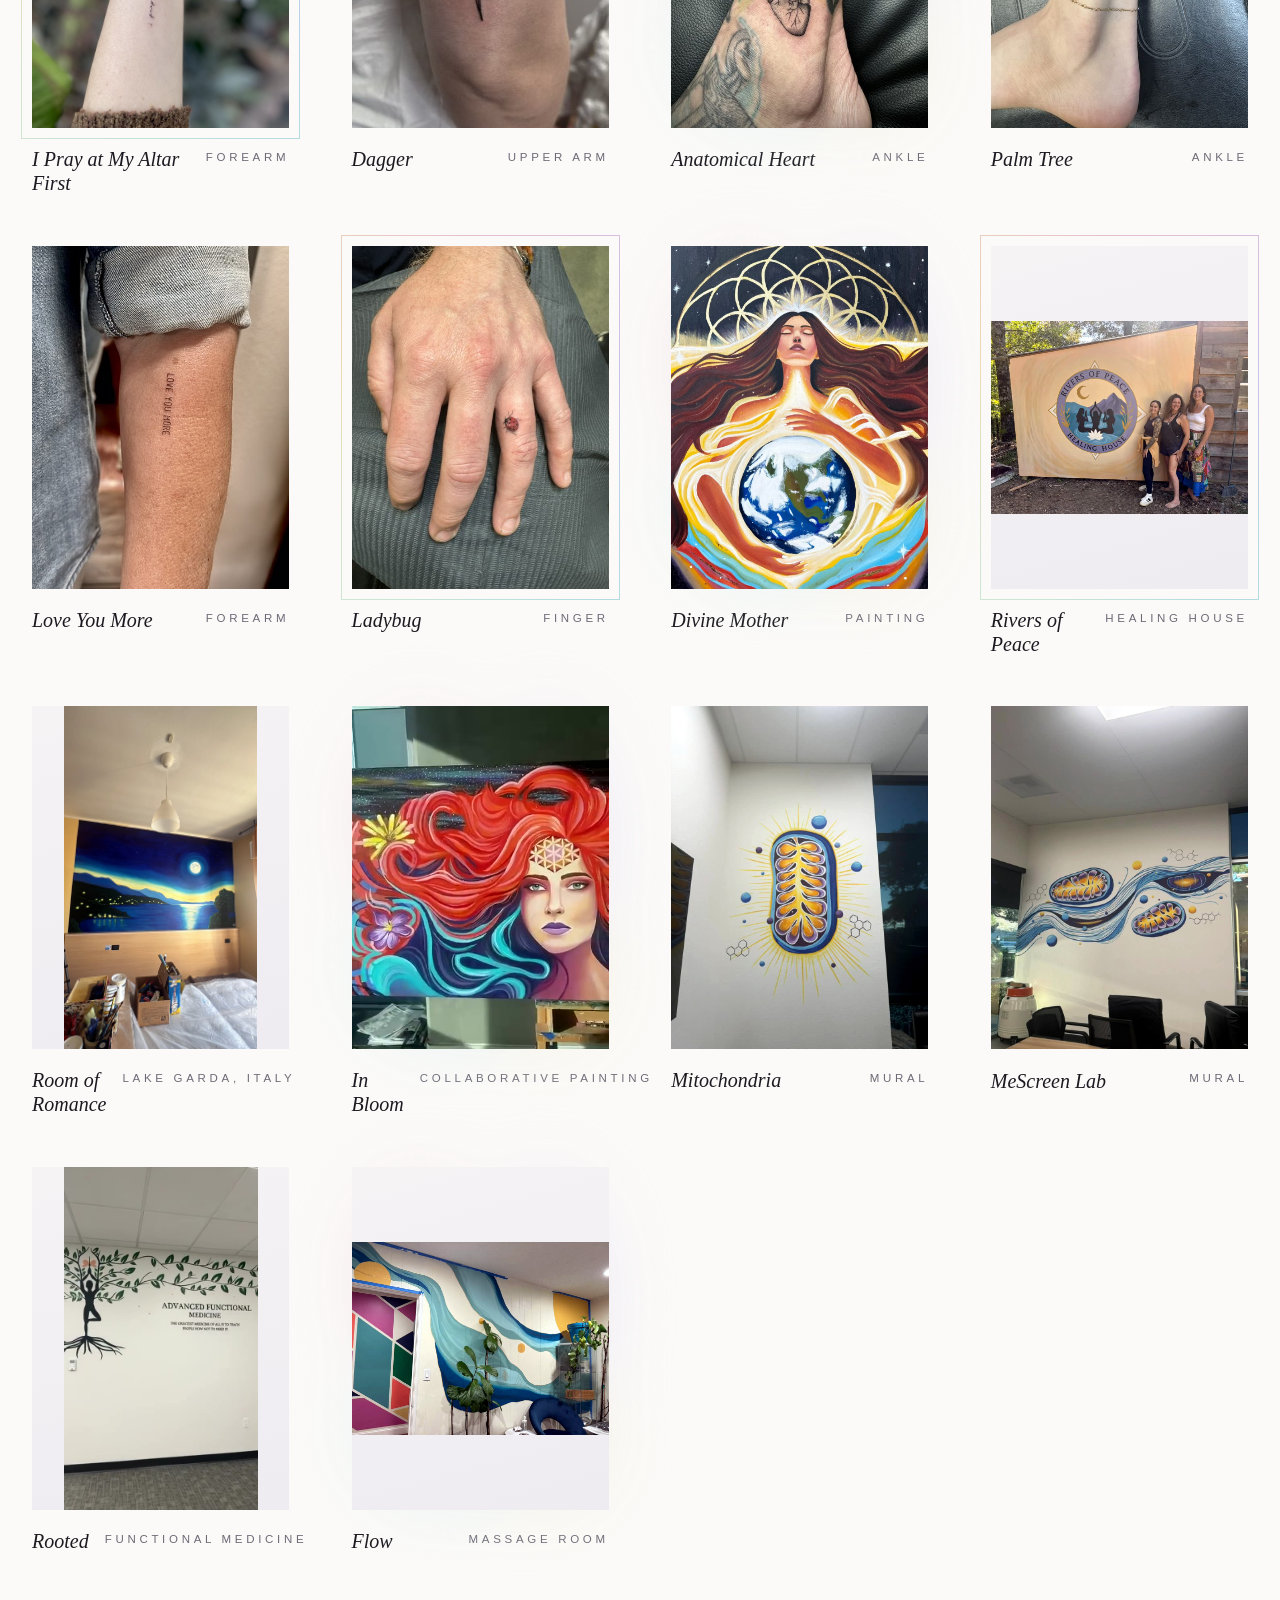
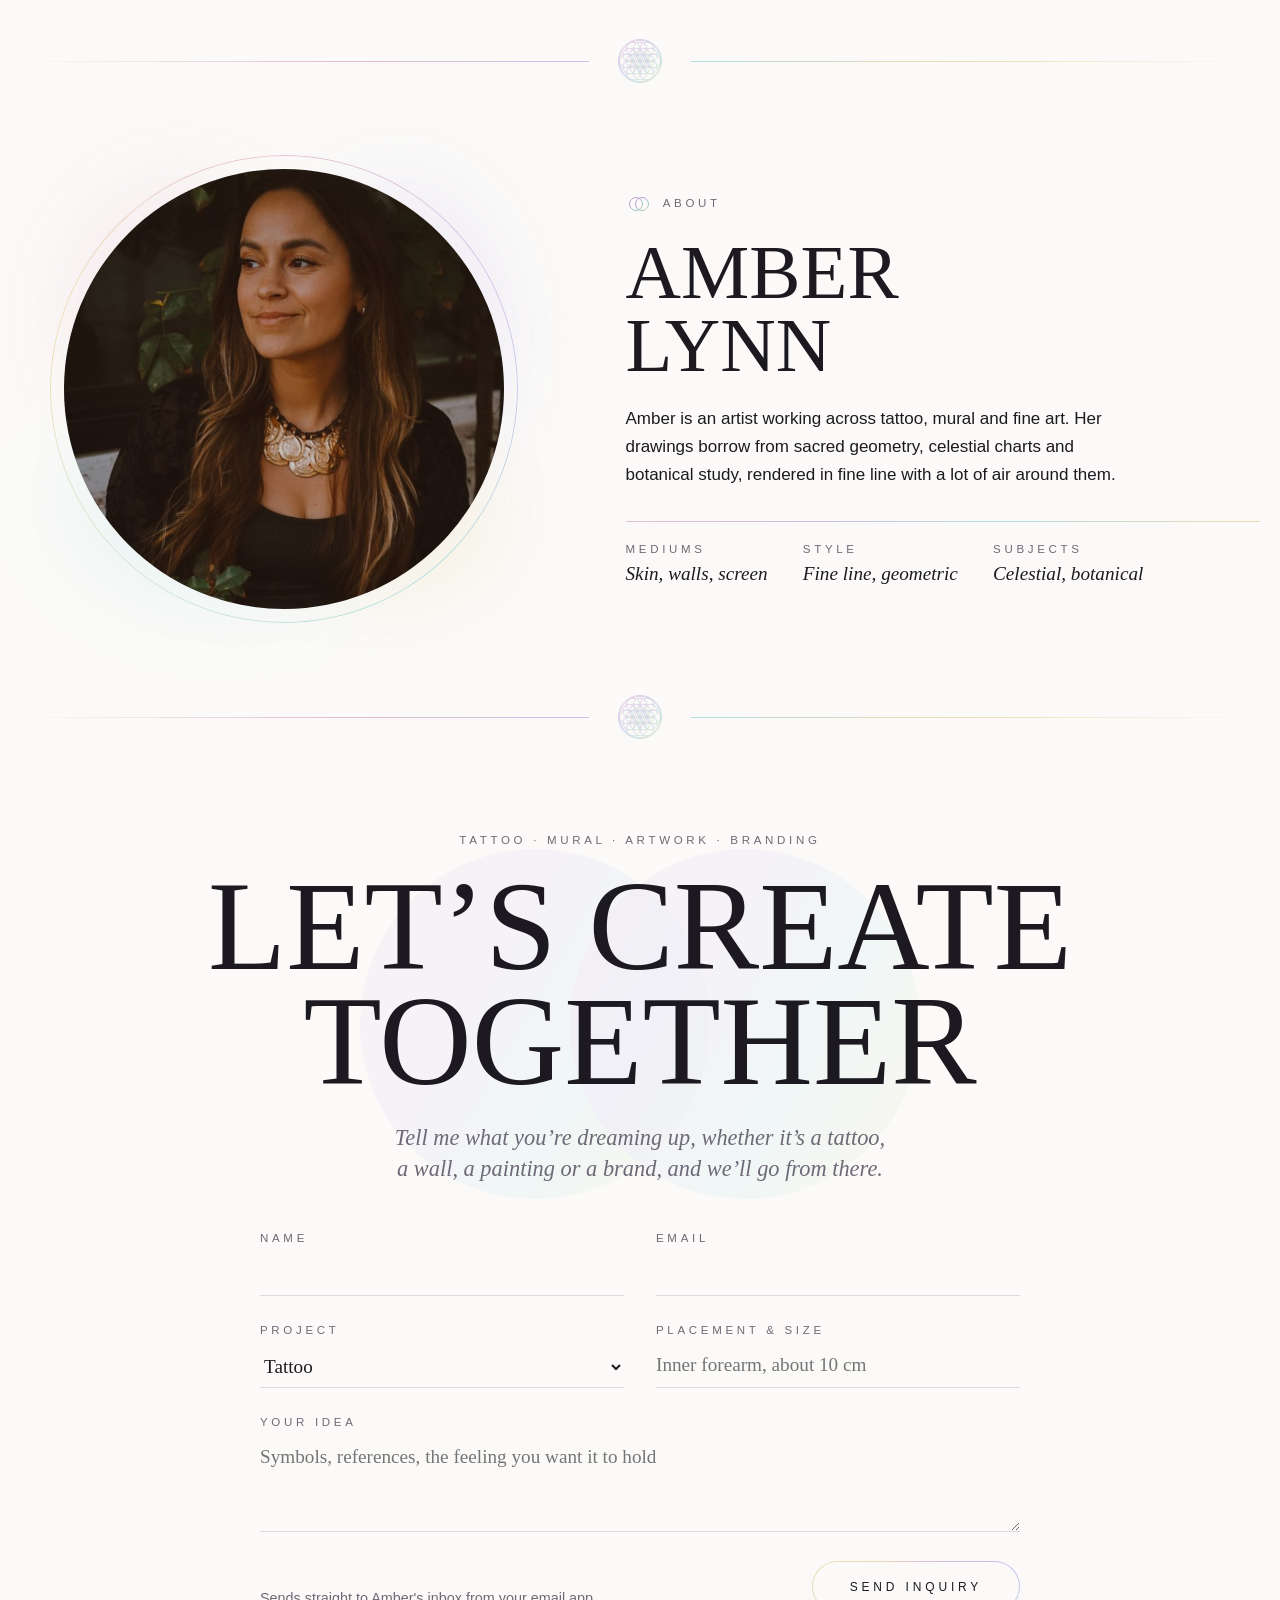
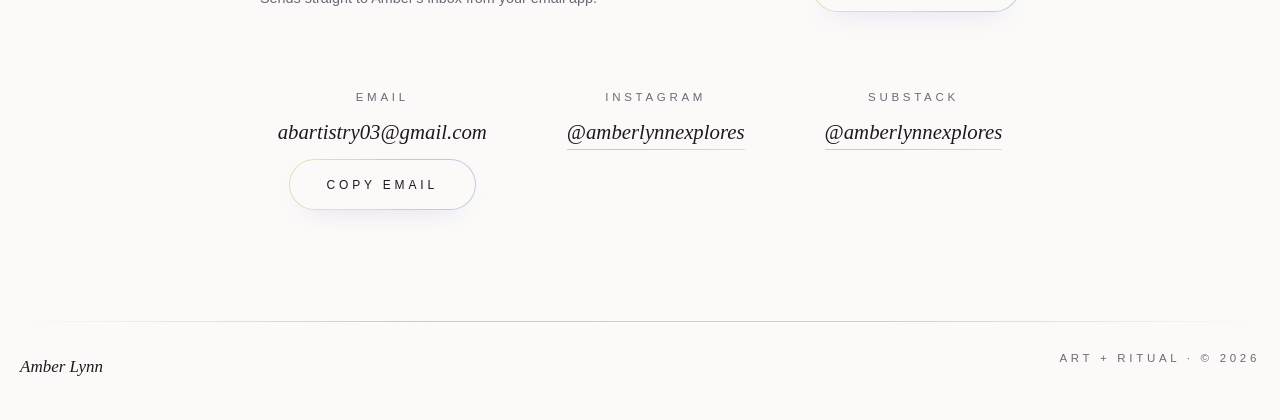
==== commit e6360a5c: "Add files via upload" ====
--- a/index.html
+++ b/index.html
@@ -7,12 +7,12 @@
   <meta name="description" content="Amber Lynn: fine-line and ornamental tattoos, murals, and website &amp; branding design.">
   <meta property="og:title" content="Amber Lynn Portfolio">
   <meta property="og:description" content="Fine-line tattoo, painted walls, website &amp; branding design.">
-  <meta property="og:image" content="img/hero.jpg">
-  <link rel="icon" href="img/favicon.svg" type="image/svg+xml">
+  <meta property="og:image" content="hero.jpg">
+  <link rel="icon" href="favicon.svg" type="image/svg+xml">
   <link rel="preconnect" href="https://fonts.googleapis.com">
   <link rel="preconnect" href="https://fonts.gstatic.com" crossorigin>
   <link rel="stylesheet" href="https://fonts.googleapis.com/css2?family=Italiana&family=Cormorant+Garamond:ital,wght@0,300;0,400;1,300;1,400&family=Jost:wght@300;400&display=swap">
-  <link rel="stylesheet" href="css/styles.css">
+  <link rel="stylesheet" href="styles.css">
 </head>
 <body>
 
@@ -47,7 +47,7 @@
         <span class="italic">Fine-line tattoo,<br>painted walls,<br>website &amp; branding design,<br>quiet devotional work</span>
       </div>
       <div class="frame arch">
-        <div class="img"><img src="img/hero.jpg" alt="Amber Lynn standing beneath old trees, facing a burst of sunlight" style="object-position: 50% 28%"></div>
+        <div class="img"><img src="hero.jpg" alt="Amber Lynn standing beneath old trees, facing a burst of sunlight" style="object-position: 50% 28%"></div>
       </div>
       <div class="side r">
         <span class="label">Practice</span>
@@ -87,91 +87,91 @@
          "edge" adds the opal hairline, "halo" adds the soft glow; leave both off for a plain frame. -->
     <div class="gallery">
       <figure class="piece port" data-cat="tattoo">
-        <div class="frame halo zoom" tabindex="0" role="button" aria-haspopup="dialog"><div class="img"><img src="img/swallows.jpg" alt="Three fine-line swallows flying across a shoulder blade" loading="lazy" style="object-position: 50% 62%"></div></div>
+        <div class="frame halo zoom" tabindex="0" role="button" aria-haspopup="dialog"><div class="img"><img src="swallows.jpg" alt="Three fine-line swallows flying across a shoulder blade" loading="lazy" style="object-position: 50% 62%"></div></div>
         <figcaption><b>Swallows in Flight</b><span class="label">Shoulder</span></figcaption>
       </figure>
       <figure class="piece port" data-cat="tattoo">
-        <div class="frame edge zoom" tabindex="0" role="button" aria-haspopup="dialog"><div class="img"><img src="img/scales.jpg" alt="Ornate scales of justice tattoo on the ribs" loading="lazy" style="object-position: 50% 45%"></div></div>
+        <div class="frame edge zoom" tabindex="0" role="button" aria-haspopup="dialog"><div class="img"><img src="scales.jpg" alt="Ornate scales of justice tattoo on the ribs" loading="lazy" style="object-position: 50% 45%"></div></div>
         <figcaption><b>Scales of Justice</b><span class="label">Ribs</span></figcaption>
       </figure>
       <figure class="piece port" data-cat="tattoo">
-        <div class="frame zoom" tabindex="0" role="button" aria-haspopup="dialog"><div class="img"><img src="img/fingers.jpg" alt="Dotwork ornamental tattoos across four fingers" loading="lazy" style="object-position: 50% 45%"></div></div>
+        <div class="frame zoom" tabindex="0" role="button" aria-haspopup="dialog"><div class="img"><img src="fingers.jpg" alt="Dotwork ornamental tattoos across four fingers" loading="lazy" style="object-position: 50% 45%"></div></div>
         <figcaption><b>Finger Ornaments</b><span class="label">Fingers</span></figcaption>
       </figure>
       <figure class="piece port" data-cat="tattoo">
-        <div class="frame halo zoom" tabindex="0" role="button" aria-haspopup="dialog"><div class="img"><img src="img/poppy.jpg" alt="Fine-line poppy bouquet tattoo on the upper arm" loading="lazy" style="object-position: 50% 45%"></div></div>
+        <div class="frame halo zoom" tabindex="0" role="button" aria-haspopup="dialog"><div class="img"><img src="poppy.jpg" alt="Fine-line poppy bouquet tattoo on the upper arm" loading="lazy" style="object-position: 50% 45%"></div></div>
         <figcaption><b>Wild Poppy</b><span class="label">Upper Arm</span></figcaption>
       </figure>
       <figure class="piece port" data-cat="tattoo">
-        <div class="frame edge zoom" tabindex="0" role="button" aria-haspopup="dialog"><div class="img"><img src="img/butterflies.jpg" alt="Two fine-line butterflies with small sparkles on a shoulder blade" loading="lazy" style="object-position: 50% 58%"></div></div>
+        <div class="frame edge zoom" tabindex="0" role="button" aria-haspopup="dialog"><div class="img"><img src="butterflies.jpg" alt="Two fine-line butterflies with small sparkles on a shoulder blade" loading="lazy" style="object-position: 50% 58%"></div></div>
         <figcaption><b>Butterflies & Stars</b><span class="label">Shoulder Blade</span></figcaption>
       </figure>
       <figure class="piece port" data-cat="tattoo">
-        <div class="frame zoom" tabindex="0" role="button" aria-haspopup="dialog"><div class="img"><img src="img/jellyfish.jpg" alt="Fine-line jellyfish with dotwork accents on the ribs" loading="lazy" style="object-position: 50% 40%"></div></div>
+        <div class="frame zoom" tabindex="0" role="button" aria-haspopup="dialog"><div class="img"><img src="jellyfish.jpg" alt="Fine-line jellyfish with dotwork accents on the ribs" loading="lazy" style="object-position: 50% 40%"></div></div>
         <figcaption><b>Jellyfish</b><span class="label">Ribs</span></figcaption>
       </figure>
       <figure class="piece port" data-cat="tattoo">
-        <div class="frame halo zoom" tabindex="0" role="button" aria-haspopup="dialog"><div class="img"><img src="img/highland-cow.jpg" alt="Stippled highland cow portrait with dot ornaments on a forearm" loading="lazy" style="object-position: 50% 45%"></div></div>
+        <div class="frame halo zoom" tabindex="0" role="button" aria-haspopup="dialog"><div class="img"><img src="highland-cow.jpg" alt="Stippled highland cow portrait with dot ornaments on a forearm" loading="lazy" style="object-position: 50% 45%"></div></div>
         <figcaption><b>Highland Cow</b><span class="label">Forearm</span></figcaption>
       </figure>
       <figure class="piece port" data-cat="tattoo">
-        <div class="frame zoom" tabindex="0" role="button" aria-haspopup="dialog"><div class="img"><img src="img/stars.jpg" alt="Small four-point stars scattered across a shoulder" loading="lazy" style="object-position: 45% 35%"></div></div>
+        <div class="frame zoom" tabindex="0" role="button" aria-haspopup="dialog"><div class="img"><img src="stars.jpg" alt="Small four-point stars scattered across a shoulder" loading="lazy" style="object-position: 45% 35%"></div></div>
         <figcaption><b>Scattered Stars</b><span class="label">Shoulder</span></figcaption>
       </figure>
       <figure class="piece port" data-cat="tattoo">
-        <div class="frame edge zoom" tabindex="0" role="button" aria-haspopup="dialog"><div class="img"><img src="img/altar-script.jpg" alt="Delicate script tattoo along the forearm" loading="lazy" style="object-position: 50% 55%"></div></div>
+        <div class="frame edge zoom" tabindex="0" role="button" aria-haspopup="dialog"><div class="img"><img src="altar-script.jpg" alt="Delicate script tattoo along the forearm" loading="lazy" style="object-position: 50% 55%"></div></div>
         <figcaption><b>I Pray at My Altar First</b><span class="label">Forearm</span></figcaption>
       </figure>
       <figure class="piece port" data-cat="tattoo">
-        <div class="frame zoom" tabindex="0" role="button" aria-haspopup="dialog"><div class="img"><img src="img/dagger.jpg" alt="Fine-line dagger tattoo on the back of the arm" loading="lazy" style="object-position: 50% 58%"></div></div>
+        <div class="frame zoom" tabindex="0" role="button" aria-haspopup="dialog"><div class="img"><img src="dagger.jpg" alt="Fine-line dagger tattoo on the back of the arm" loading="lazy" style="object-position: 50% 58%"></div></div>
         <figcaption><b>Dagger</b><span class="label">Upper Arm</span></figcaption>
       </figure>
       <figure class="piece port" data-cat="tattoo">
-        <div class="frame halo zoom" tabindex="0" role="button" aria-haspopup="dialog"><div class="img"><img src="img/heart.jpg" alt="Stippled anatomical heart tattoo on the ankle, shown beside a quarter for scale" loading="lazy" style="object-position: 50% 62%"></div></div>
+        <div class="frame halo zoom" tabindex="0" role="button" aria-haspopup="dialog"><div class="img"><img src="heart.jpg" alt="Stippled anatomical heart tattoo on the ankle, shown beside a quarter for scale" loading="lazy" style="object-position: 50% 62%"></div></div>
         <figcaption><b>Anatomical Heart</b><span class="label">Ankle</span></figcaption>
       </figure>
       <figure class="piece port" data-cat="tattoo">
-        <div class="frame zoom" tabindex="0" role="button" aria-haspopup="dialog"><div class="img"><img src="img/palm.jpg" alt="Small palm tree tattoo above an anklet" loading="lazy" style="object-position: 50% 50%"></div></div>
+        <div class="frame zoom" tabindex="0" role="button" aria-haspopup="dialog"><div class="img"><img src="palm.jpg" alt="Small palm tree tattoo above an anklet" loading="lazy" style="object-position: 50% 50%"></div></div>
         <figcaption><b>Palm Tree</b><span class="label">Ankle</span></figcaption>
       </figure>
       <figure class="piece port" data-cat="tattoo">
-        <div class="frame zoom" tabindex="0" role="button" aria-haspopup="dialog"><div class="img"><img src="img/love-you-more.jpg" alt="Small typewriter-style script tattoo on the forearm" loading="lazy" style="object-position: 50% 35%"></div></div>
+        <div class="frame zoom" tabindex="0" role="button" aria-haspopup="dialog"><div class="img"><img src="love-you-more.jpg" alt="Small typewriter-style script tattoo on the forearm" loading="lazy" style="object-position: 50% 35%"></div></div>
         <figcaption><b>Love You More</b><span class="label">Forearm</span></figcaption>
       </figure>
       <figure class="piece port" data-cat="tattoo">
-        <div class="frame edge zoom" tabindex="0" role="button" aria-haspopup="dialog"><div class="img"><img src="img/ladybug.jpg" alt="Tiny red ladybug tattoo on a finger" loading="lazy" style="object-position: 55% 55%"></div></div>
+        <div class="frame edge zoom" tabindex="0" role="button" aria-haspopup="dialog"><div class="img"><img src="ladybug.jpg" alt="Tiny red ladybug tattoo on a finger" loading="lazy" style="object-position: 55% 55%"></div></div>
         <figcaption><b>Ladybug</b><span class="label">Finger</span></figcaption>
       </figure>
       <figure class="piece port" data-cat="art">
-        <div class="frame halo zoom" tabindex="0" role="button" aria-haspopup="dialog"><div class="img"><img src="img/art-divine-mother.jpg" alt="Painting of a woman with flowing hair and a gold flower of life crown, cradling the Earth" loading="lazy" style="object-position: 50% 38%"></div></div>
+        <div class="frame halo zoom" tabindex="0" role="button" aria-haspopup="dialog"><div class="img"><img src="art-divine-mother.jpg" alt="Painting of a woman with flowing hair and a gold flower of life crown, cradling the Earth" loading="lazy" style="object-position: 50% 38%"></div></div>
         <figcaption><b>Divine Mother</b><span class="label">Painting</span></figcaption>
       </figure>
       <figure class="piece port fit" data-cat="mural">
-        <div class="frame edge zoom" tabindex="0" role="button" aria-haspopup="dialog"><div class="img"><img src="img/mural-rivers-of-peace.jpg" alt="Rivers of Peace Healing House emblem mural: three women in meditation by a mountain lake under a crescent moon" loading="lazy"></div></div>
+        <div class="frame edge zoom" tabindex="0" role="button" aria-haspopup="dialog"><div class="img"><img src="mural-rivers-of-peace.jpg" alt="Rivers of Peace Healing House emblem mural: three women in meditation by a mountain lake under a crescent moon" loading="lazy"></div></div>
         <figcaption><b>Rivers of Peace</b><span class="label">Healing House</span></figcaption>
       </figure>
       <figure class="piece port fit" data-cat="mural">
-        <div class="frame zoom" tabindex="0" role="button" aria-haspopup="dialog"><div class="img"><img src="img/mural-italy-moon.jpg" alt="Room of Romance: night mural of a full moon over Lake Garda with mountains and trees" loading="lazy"></div></div>
+        <div class="frame zoom" tabindex="0" role="button" aria-haspopup="dialog"><div class="img"><img src="mural-italy-moon.jpg" alt="Room of Romance: night mural of a full moon over Lake Garda with mountains and trees" loading="lazy"></div></div>
         <figcaption><b>Room of Romance</b><span class="label">Lake Garda, Italy</span></figcaption>
       </figure>
       <figure class="piece port" data-cat="art">
-        <div class="frame halo zoom" tabindex="0" role="button" aria-haspopup="dialog"><div class="img"><video src="img/art-collab-process.mp4" poster="img/art-collab-process.jpg" autoplay muted loop playsinline preload="metadata" aria-label="Video of a large painting of a red-haired woman with a flower of life on her brow, surrounded by flowers"></video></div></div>
+        <div class="frame halo zoom" tabindex="0" role="button" aria-haspopup="dialog"><div class="img"><video src="art-collab-process.mp4" poster="art-collab-process.jpg" autoplay muted loop playsinline preload="metadata" aria-label="Video of a large painting of a red-haired woman with a flower of life on her brow, surrounded by flowers"></video></div></div>
         <figcaption><b>In Bloom</b><span class="label">Collaborative Painting</span></figcaption>
       </figure>
       <figure class="piece port fit" data-cat="mural">
-        <div class="frame zoom" tabindex="0" role="button" aria-haspopup="dialog"><div class="img"><img src="img/mural-mitochondria.jpg" alt="Mural of a glowing mitochondrion with radiating gold lines and molecule diagrams" loading="lazy"></div></div>
+        <div class="frame zoom" tabindex="0" role="button" aria-haspopup="dialog"><div class="img"><img src="mural-mitochondria.jpg" alt="Mural of a glowing mitochondrion with radiating gold lines and molecule diagrams" loading="lazy"></div></div>
         <figcaption><b>Mitochondria</b><span class="label">Mural</span></figcaption>
       </figure>
       <figure class="piece port fit" data-cat="mural">
-        <div class="frame zoom" tabindex="0" role="button" aria-haspopup="dialog"><div class="img"><img src="img/mural-mitochondria-wall.jpg" alt="MeScreen Lab wall mural of mitochondria drifting along flowing blue currents with molecule diagrams" loading="lazy"></div></div>
+        <div class="frame zoom" tabindex="0" role="button" aria-haspopup="dialog"><div class="img"><img src="mural-mitochondria-wall.jpg" alt="MeScreen Lab wall mural of mitochondria drifting along flowing blue currents with molecule diagrams" loading="lazy"></div></div>
         <figcaption><b>MeScreen Lab</b><span class="label">Mural</span></figcaption>
       </figure>
       <figure class="piece port fit" data-cat="mural">
-        <div class="frame zoom" tabindex="0" role="button" aria-haspopup="dialog"><div class="img"><video src="img/mural-rooted.mp4" poster="img/mural-rooted.jpg" autoplay muted loop playsinline preload="metadata" aria-label="Video of a clinic wall mural: a figure in tree pose whose arms become leafy branches and whose roots spread below"></video></div></div>
+        <div class="frame zoom" tabindex="0" role="button" aria-haspopup="dialog"><div class="img"><video src="mural-rooted.mp4" poster="mural-rooted.jpg" autoplay muted loop playsinline preload="metadata" aria-label="Video of a clinic wall mural: a figure in tree pose whose arms become leafy branches and whose roots spread below"></video></div></div>
         <figcaption><b>Rooted</b><span class="label">Functional Medicine</span></figcaption>
       </figure>
       <figure class="piece port fit" data-cat="mural">
-        <div class="frame halo zoom" tabindex="0" role="button" aria-haspopup="dialog"><div class="img"><img src="img/mural-flow.jpg" alt="Mural of flowing turquoise and blue waves with golden suns in a massage room" loading="lazy"></div></div>
+        <div class="frame halo zoom" tabindex="0" role="button" aria-haspopup="dialog"><div class="img"><img src="mural-flow.jpg" alt="Mural of flowing turquoise and blue waves with golden suns in a massage room" loading="lazy"></div></div>
         <figcaption><b>Flow</b><span class="label">Massage Room</span></figcaption>
       </figure>
     </div>
@@ -182,7 +182,7 @@
   </div>
 
   <section id="about" class="about" aria-labelledby="about-h">
-    <div class="frame orb edge halo"><div class="img"><img src="img/portrait.jpg" alt="Amber Lynn, smiling and looking to the side, in a black top and gold coin necklace" loading="lazy" style="object-position: 50% 16%"></div></div>
+    <div class="frame orb edge halo"><div class="img"><img src="portrait.jpg" alt="Amber Lynn, smiling and looking to the side, in a black top and gold coin necklace" loading="lazy" style="object-position: 50% 16%"></div></div>
     <div>
       <span class="label eyebrow"><svg class="mark" aria-hidden="true"><use href="#m-vesica"/></svg>About</span>
       <h2 id="about-h">Amber<br>Lynn</h2>
@@ -249,6 +249,6 @@
   <span class="label">Art + Ritual · © 2026</span>
 </footer>
 
-<script src="js/main.js"></script>
+<script src="main.js"></script>
 </body>
 </html>
--- a/styles.css
+++ b/styles.css
@@ -0,0 +1,361 @@
+/* ==========================================================================
+   Amber Lynn — portfolio styles
+   Layout: art-book spreads. Oversized centred type, one portrait arch breaking
+   through it, generous white margins. Images stay untouched; the opal light
+   lives around them (offset hairlines, halos, dividers, controls, translucent
+   shapes). Single light theme by choice.
+   ========================================================================== */
+
+/* ---------- base reset ---------- */
+:root { color-scheme: light; box-sizing: border-box; padding-top: env(safe-area-inset-top, 0px); padding-bottom: env(safe-area-inset-bottom, 0px); }
+html { scroll-padding-top: env(safe-area-inset-top, 0px); }
+body { margin: 0; padding: 0; }
+img { max-width: 100%; }
+[hidden]:not([hidden=until-found i]) { display: none !important; }
+
+@property --angle { syntax: "<angle>"; inherits: false; initial-value: 0deg; }
+:root {
+  color-scheme: light;
+  --paper: #fbfaf8;          /* warm white */
+  --slot: #ecebee;           /* neutral image slot */
+  --ink: #1c1a20;            /* violet-black */
+  --ink-soft: #6e6976;       /* captions */
+  --line: #dcd7e0;           /* neutral hairlines */
+
+  /* mother-of-pearl: low-saturation tints, lots of white between them */
+  --blush: #f2dce5;
+  --lilac: #e2dbf2;
+  --aqua: #d6edef;
+  --sage: #dfeee2;
+  --cream: #f4ecd6;
+
+  /* opal line: a touch more pigment so a 1px stroke reads on white */
+  --o1: #e5bfcf; --o2: #cbc0ea; --o3: #b2dce0; --o4: #cde6d2; --o5: #ecdcae;
+  --opal-line: conic-gradient(from var(--angle), var(--o1), var(--o2), var(--o3), var(--o4), var(--o5), var(--o1));
+  --opal-flat: linear-gradient(90deg, var(--o1), var(--o2) 30%, var(--o3) 60%, var(--o5));
+  --pearl-fill: linear-gradient(120deg, #f7eaef, #efeaf8 35%, #e6f4f5 65%, #f8f2e2);
+  --pearl-glow:
+    radial-gradient(closest-side at 30% 35%, var(--blush), transparent),
+    radial-gradient(closest-side at 72% 40%, var(--lilac), transparent),
+    radial-gradient(closest-side at 40% 72%, var(--aqua), transparent),
+    radial-gradient(closest-side at 70% 75%, var(--cream), transparent);
+
+  --display: "Italiana", "Didot", "Bodoni 72", "Times New Roman", serif;
+  --serif: "Cormorant Garamond", "Garamond", "Georgia", serif;
+  --sans: "Jost", "Futura", "Avenir Next", "Helvetica Neue", Arial, sans-serif;
+}
+* { box-sizing: border-box; }
+html { scroll-behavior: smooth; overflow-x: hidden; }
+body {
+  background: var(--paper);
+  color: var(--ink);
+  font: 300 1.0625rem/1.65 var(--sans);
+  padding-left: max(16px, env(safe-area-inset-left, 0px));
+  padding-right: max(16px, env(safe-area-inset-right, 0px));
+  overflow-x: hidden;
+}
+::selection { background: var(--lilac); }
+a { color: inherit; }
+:focus-visible { outline: 1px solid var(--ink); outline-offset: 4px; }
+.wrap { max-width: 1240px; margin-inline: auto; }
+
+.label {
+  font: 400 0.72rem/1 var(--sans);
+  letter-spacing: 0.32em;
+  text-transform: uppercase;
+  color: var(--ink-soft);
+}
+.italic { font-family: var(--serif); font-style: italic; font-weight: 300; }
+
+/* small geometric mark with an opal stroke */
+.mark { width: 26px; height: 16px; vertical-align: -3px; margin-right: .7rem; }
+.mark *, .divider svg * { fill: none; stroke: url(#opalStroke); stroke-width: 1; }
+.eyebrow { display: inline-flex; align-items: center; }
+
+/* slow prism drift on opal strokes */
+@keyframes turn { to { --angle: 360deg; } }
+
+/* ---------- image system: clean slot + optional pearl surround ---------- */
+.frame { position: relative; isolation: isolate; max-width: 100%; transition: transform .7s cubic-bezier(.2,.7,.2,1); }
+.img { position: relative; overflow: hidden; width: 100%; height: 100%; border-radius: inherit; background: linear-gradient(165deg, #f0eff2, var(--slot)); }
+.img img { display: block; width: 100%; height: 100%; object-fit: cover; }
+.img video { display: block; width: 100%; height: 100%; object-fit: cover; }
+/* murals: whole photo shown, never cropped, on a soft pearl ground */
+.fit .img { background: linear-gradient(165deg, #f6f3f5, #eeecf1); }
+.fit .img img, .fit .img video { object-fit: contain; }
+/* halo: soft light behind the image, never over it */
+.frame::before {
+  content: ""; position: absolute; z-index: -1; inset: -7% -9%;
+  background: var(--pearl-glow); filter: blur(30px);
+  opacity: 0; transition: opacity .8s ease;
+}
+.frame.halo::before { opacity: .9; }
+/* edge: a 1px opal hairline offset from the image */
+.frame.edge::after {
+  content: ""; position: absolute; inset: -11px; border-radius: inherit; padding: 1px;
+  background: var(--opal-line);
+  -webkit-mask: linear-gradient(#000 0 0) content-box, linear-gradient(#000 0 0);
+  -webkit-mask-composite: xor; mask-composite: exclude;
+  pointer-events: none; animation: turn 14s linear infinite;
+}
+/* placeholder line art: flower of life (and wings on the wide slot); removed automatically when a photo replaces the placeholder */
+.motif { position: absolute; inset: 0; margin: auto; width: 58%; height: 58%; max-width: 280px; opacity: .9; overflow: visible; }
+.motif.wings { width: 92%; height: 84%; max-width: none; }
+#fol *, #wing * { vector-effect: non-scaling-stroke; }
+.ph-tag { position: absolute; left: 12px; top: 12px; font: 400 0.6rem/1 var(--sans); letter-spacing: .24em; text-transform: uppercase; color: var(--ink-soft); }
+
+/* translucent pearl shapes behind text */
+.has-aura { position: relative; isolation: isolate; }
+.aura { position: absolute; z-index: -1; border-radius: 50%; pointer-events: none; }
+.aura.soft { background: var(--pearl-glow); filter: blur(46px); opacity: .85; }
+.aura.disc { background: var(--pearl-fill); opacity: .55; }
+
+/* ---------- top bar ---------- */
+.bar {
+  display: flex; justify-content: flex-end; align-items: baseline; gap: 1rem;
+  padding-block: 1.6rem 0;
+  font-family: var(--serif); font-style: italic; font-size: 1.25rem;
+}
+.bar nav { display: flex; gap: clamp(0.9rem, 3vw, 2.4rem); flex-wrap: wrap; justify-content: flex-end; }
+.bar nav a {
+  text-decoration: none; font-family: var(--sans); font-style: normal; font-size: 0.72rem; letter-spacing: 0.3em; text-transform: uppercase;
+  padding-bottom: .4rem;
+  background: var(--opal-flat) left bottom / 0 1px no-repeat; transition: background-size .5s;
+}
+.bar nav a:hover, .bar nav a:focus-visible { background-size: 100% 1px; }
+
+/* ---------- hero ---------- */
+.hero { text-align: center; padding-block: clamp(2rem, 6vw, 4.5rem) clamp(3rem, 8vw, 6rem); }
+.hero h1 {
+  position: relative; z-index: 1;
+  margin: 0;
+  font: 400 clamp(4.2rem, 19vw, 15.5rem)/0.84 var(--display);
+  letter-spacing: -0.01em;
+  text-transform: uppercase;
+  animation: settle 1.6s cubic-bezier(.2,.7,.2,1) both;
+}
+.hero h1 span { display: block; }
+@keyframes settle { from { letter-spacing: 0.06em; } to { letter-spacing: -0.01em; } }
+.hero-fol { position: absolute; z-index: -1; left: 50%; top: clamp(0.5rem, 3vw, 2.5rem); width: min(1000px, 120vw); aspect-ratio: 1; margin-left: calc(min(1000px, 120vw) / -2); opacity: .55; pointer-events: none; animation: fol-spin 300s linear infinite; }
+@keyframes fol-spin { to { transform: rotate(360deg); } }
+.hero .aura.a1 { width: 46vw; max-width: 620px; aspect-ratio: 1; left: -6%; top: -4%; }
+.hero .aura.a2 { width: 34vw; max-width: 440px; aspect-ratio: 1; right: -4%; top: 22%; opacity: .6; }
+
+.hero-stage { position: relative; z-index: 2; margin-top: clamp(-4.5rem, -7vw, -1.6rem); display: grid; grid-template-columns: 1fr auto 1fr; align-items: end; gap: clamp(1rem, 4vw, 3rem); }
+.arch {
+  width: clamp(190px, 30vw, 360px);
+  aspect-ratio: 3 / 4.3;
+  border-radius: 999px 999px 0 0;
+}
+.arch::before { opacity: 1; inset: -14% -22% -4%; filter: blur(40px); }
+/* open-bottomed arch line hovering just outside the portrait */
+.arch::after {
+  content: ""; position: absolute; inset: -16px -16px 0; border-radius: 999px 999px 0 0; padding: 1px 1px 0;
+  background: var(--opal-line);
+  -webkit-mask: linear-gradient(#000 0 0) content-box, linear-gradient(#000 0 0);
+  -webkit-mask-composite: xor; mask-composite: exclude;
+  pointer-events: none; animation: turn 16s linear infinite;
+}
+.arch .ph-tag { left: 0; right: 0; top: auto; bottom: 1.4rem; text-align: center; }
+.side { position: relative; z-index: 0; text-align: left; padding-bottom: 0.6rem; text-shadow: 0 0 12px var(--paper), 0 0 2px var(--paper); }
+/* soft white glow so the captions read clearly over the flower of life */
+.side::before { content: ""; position: absolute; z-index: -1; inset: -2.4rem -3rem; background: radial-gradient(closest-side, var(--paper) 45%, rgba(251,250,248,.85) 70%, rgba(251,250,248,0)); pointer-events: none; }
+.side.r { text-align: right; }
+.side .italic { font-size: clamp(1.15rem, 2vw, 1.6rem); line-height: 1.25; display: block; margin-top: .6rem; }
+.role {
+  display: block; margin-top: 1.8rem;
+  font: 400 clamp(0.8rem, 1.4vw, 0.95rem)/1 var(--sans); letter-spacing: 0.5em; text-transform: uppercase;
+}
+
+/* ---------- dividers ---------- */
+.divider { display: flex; align-items: center; gap: 1.2rem; padding-block: clamp(3rem, 7vw, 5.5rem); }
+.divider::before, .divider::after { content: ""; flex: 1; height: 1px; }
+.divider::before { background: linear-gradient(90deg, transparent, var(--o1) 55%, var(--o2)); }
+.divider::after { background: linear-gradient(90deg, var(--o3), var(--o5) 45%, transparent); }
+.divider svg { width: 64px; height: 40px; flex: none; overflow: visible; opacity: .45; }
+.divider .dot { fill: url(#opalStroke); stroke: none; }
+.divider.star svg { opacity: .8; }
+
+/* ---------- statement ---------- */
+.statement { display: grid; grid-template-columns: minmax(0, 1fr) minmax(0, 2.2fr); gap: clamp(1.5rem, 5vw, 5rem); align-items: start; }
+.statement .aura.disc { width: clamp(200px, 30vw, 380px); aspect-ratio: 1; right: 4%; top: 50%; transform: translateY(-50%); }
+.statement p {
+  margin: 0; max-width: 30ch;
+  font: 300 clamp(1.7rem, 3.6vw, 3rem)/1.18 var(--serif);
+  text-wrap: balance;
+}
+.statement p em { font-style: italic; background: linear-gradient(90deg, #a77d93, #8a82b8 50%, #6c9ea3); -webkit-background-clip: text; background-clip: text; color: transparent; }
+
+/* ---------- work ---------- */
+.sec-head { display: flex; justify-content: space-between; align-items: end; gap: 1.5rem; flex-wrap: wrap; margin-bottom: clamp(2.4rem, 5vw, 3.6rem); }
+.sec-head h2 { margin: 0; font: 400 clamp(3rem, 9vw, 7.5rem)/0.9 var(--display); text-transform: uppercase; }
+#work .aura.soft { width: clamp(260px, 40vw, 520px); aspect-ratio: 1.4; left: -8%; top: -10%; opacity: .7; }
+.filters { display: flex; gap: 0.5rem; flex-wrap: wrap; }
+.filters button, .btn {
+  border: 1px solid transparent;
+  background: linear-gradient(var(--paper), var(--paper)) padding-box, linear-gradient(var(--line), var(--line)) border-box;
+  color: var(--ink); border-radius: 999px; cursor: pointer;
+}
+.filters button {
+  font: 400 0.7rem/1 var(--sans); letter-spacing: 0.28em; text-transform: uppercase;
+  padding: 0.8rem 1.15rem;
+}
+.filters button:hover, .filters button:focus-visible {
+  background: linear-gradient(var(--paper), var(--paper)) padding-box, var(--opal-line) border-box;
+}
+.filters button[aria-pressed="true"] {
+  background: var(--pearl-fill) padding-box, var(--opal-line) border-box;
+  animation: turn 10s linear infinite;
+}
+
+.gallery { display: grid; grid-template-columns: repeat(auto-fill, minmax(min(100%, 270px), 1fr)); gap: clamp(1.4rem, 3vw, 2.4rem) clamp(1.4rem, 3vw, 2.6rem); padding-top: 12px; }
+.piece { margin: 0; padding: 12px 12px 0; min-width: 0; }
+.port .frame { aspect-ratio: 3/4; }
+.piece:hover .frame { transform: translateY(-4px); }
+.piece:hover .frame::before { opacity: 1; }
+.tall .frame { aspect-ratio: 3/4.4; }
+.sq .frame { aspect-ratio: 1; }
+.wide .frame { aspect-ratio: 4/3; }
+.round .frame { aspect-ratio: 3/4; border-radius: 999px 999px 0 0; }
+figcaption { display: flex; justify-content: space-between; gap: 1rem; padding-top: 1.2rem; }
+figcaption b { font: 400 1.25rem/1.2 var(--serif); font-style: italic; }
+figcaption span { white-space: nowrap; padding-top: .3rem; }
+
+/* ---------- mural feature ---------- */
+.feature .frame { aspect-ratio: 21/9; }
+/* light spilling out beneath the wall */
+.feature .frame::before { opacity: .9; inset: 55% 6% -14%; filter: blur(44px); }
+.feature-cap { display: grid; grid-template-columns: minmax(0,1fr) minmax(0,1fr); gap: 2rem; margin-top: 2rem; padding-top: 1.4rem; align-items: start; background: var(--opal-flat) top left / 100% 1px no-repeat; }
+.feature-cap h3 { margin: .7rem 0 0; font: 400 clamp(2rem, 5vw, 3.8rem)/1 var(--display); text-transform: uppercase; }
+.feature-cap p { margin: 0; max-width: 46ch; color: var(--ink-soft); }
+
+/* ---------- process ---------- */
+.steps { display: grid; grid-template-columns: repeat(4, minmax(0, 1fr)); background: var(--opal-flat) top left / 100% 1px no-repeat; }
+.step { padding: 1.8rem 1.6rem 0 0; border-right: 1px solid var(--line); }
+.step + .step { padding-left: 1.6rem; }
+.step:last-child { border-right: 0; }
+.step .num { font: 400 2.6rem/1 var(--display); display: flex; align-items: center; gap: .8rem; margin-bottom: 1.2rem; }
+.step .num::after { content: ""; width: 7px; height: 7px; border-radius: 50%; background: var(--pearl-fill); box-shadow: 0 0 0 1px var(--o2), 0 0 14px 4px var(--lilac); }
+.step h4 { margin: 0 0 .5rem; font: 400 1.5rem/1.2 var(--serif); font-style: italic; }
+.step p { margin: 0; font-size: .95rem; color: var(--ink-soft); }
+
+/* ---------- about ---------- */
+.about { display: grid; grid-template-columns: minmax(0, 1fr) minmax(0, 1.2fr); gap: clamp(2.4rem, 6vw, 6rem); align-items: center; }
+.orb { aspect-ratio: 1; max-width: 440px; width: calc(100% - 28px); border-radius: 50%; justify-self: center; }
+.orb.edge::after { inset: -14px; }
+.about h2 { margin: 1rem 0 1.4rem; font: 400 clamp(2.6rem, 6vw, 5rem)/0.95 var(--display); text-transform: uppercase; }
+.about p { margin: 0 0 1rem; max-width: 52ch; }
+.facts { display: flex; flex-wrap: wrap; gap: .5rem 2.2rem; margin-top: 2rem; padding-top: 1.4rem; background: var(--opal-flat) top left / 100% 1px no-repeat; }
+.facts div { display: grid; gap: .45rem; }
+.facts strong { font: 400 1.2rem/1.2 var(--serif); font-style: italic; }
+
+/* ---------- contact ---------- */
+.contact { text-align: center; }
+.contact .vesica { position: absolute; z-index: -1; left: 50%; top: 1.5rem; transform: translateX(-50%); width: min(560px, 92%); aspect-ratio: 1.6; pointer-events: none; }
+.contact .vesica i { position: absolute; top: 0; width: 62.5%; aspect-ratio: 1; border-radius: 50%; background: var(--pearl-fill); opacity: .5; }
+.contact .vesica i:first-child { left: 0; } .contact .vesica i:last-child { right: 0; }
+.contact h2 { margin: 1rem 0 0; font: 400 clamp(2.8rem, 10vw, 8.5rem)/0.9 var(--display); text-transform: uppercase; text-wrap: balance; }
+.contact .sub { margin: 1.4rem auto 3rem; max-width: 44ch; font: 300 1.4rem/1.4 var(--serif); font-style: italic; color: var(--ink-soft); }
+form { max-width: 760px; margin-inline: auto; display: grid; grid-template-columns: repeat(2, minmax(0, 1fr)); gap: 1.8rem 2rem; text-align: left; }
+.field { display: grid; gap: .5rem; min-width: 0; }
+.field.full { grid-column: 1 / -1; }
+.field input, .field select, .field textarea {
+  font: 300 1.2rem/1.4 var(--serif); color: var(--ink);
+  border: 0; border-bottom: 1px solid var(--line); border-radius: 0;
+  background: var(--opal-flat) left bottom / 0 1px no-repeat;
+  padding: .5rem 0; width: 100%; transition: background-size .6s ease;
+}
+.field textarea { resize: vertical; min-height: 6rem; }
+.field input:focus, .field select:focus, .field textarea:focus { outline: none; background-size: 100% 1px; border-bottom-color: transparent; }
+.send { grid-column: 1 / -1; display: flex; justify-content: space-between; align-items: center; gap: 1.2rem; flex-wrap: wrap; }
+.btn {
+  font: 400 .75rem/1 var(--sans); letter-spacing: .32em; text-transform: uppercase;
+  padding: 1.15rem 2.3rem;
+  background: linear-gradient(var(--paper), var(--paper)) padding-box, var(--opal-line) border-box;
+  animation: turn 12s linear infinite;
+  box-shadow: 0 10px 30px -18px var(--o2);
+  transition: box-shadow .5s;
+}
+.btn:hover, .btn:focus-visible { background: var(--pearl-fill) padding-box, var(--opal-line) border-box; box-shadow: 0 12px 36px -12px var(--o2); }
+.notice { margin: 0; font-size: .9rem; color: var(--ink-soft); }
+.email { font: 400 1.3rem/1.3 var(--serif); font-style: italic; user-select: all; }
+
+.reach { display: flex; justify-content: center; align-items: start; flex-wrap: wrap; gap: 2.4rem 5rem; margin-top: clamp(3.5rem, 7vw, 5rem); }
+a.btn { display: inline-block; text-decoration: none; }
+.ready { grid-column: 1 / -1; display: flex; justify-content: space-between; align-items: center; gap: 1.2rem; flex-wrap: wrap; padding-top: 1.2rem; background: var(--opal-flat) top left / 100% 1px no-repeat; }
+.ready .email { font-size: 1.05rem; }
+.reach-item { display: grid; gap: .9rem; justify-items: center; }
+.reach .ig { text-decoration: none; padding-bottom: .3rem; background: var(--opal-flat) left bottom / 100% 1px no-repeat; }
+.contact .notice { margin-top: 1.6rem; min-height: 1.5em; }
+
+/* ---------- hover story (not used yet) + enlarge ---------- */
+.zoom { cursor: zoom-in; }
+.story {
+  position: absolute; left: 0; right: 0; bottom: 0; margin: 0;
+  padding: 3.2rem 1.3rem 1.2rem;
+  font: 300 1.08rem/1.4 var(--serif); font-style: italic; color: var(--ink);
+  background: linear-gradient(to top, rgba(251,250,248,.95) 0%, rgba(251,250,248,.86) 55%, rgba(251,250,248,0));
+  opacity: 0; transform: translateY(10px); transition: opacity .5s ease, transform .6s cubic-bezier(.2,.7,.2,1);
+  pointer-events: none;
+}
+.story::before { content: ""; display: block; width: 28px; height: 1px; margin-bottom: .7rem; background: var(--opal-flat); }
+.zoom:hover .story, .zoom:focus-visible .story { opacity: 1; transform: none; }
+@media (hover: none) { .story { display: none; } }
+
+.lightbox {
+  position: fixed; inset: 0; z-index: 50;
+  display: grid; place-items: center;
+  padding: max(16px, env(safe-area-inset-top, 0px)) max(16px, env(safe-area-inset-right, 0px)) max(16px, env(safe-area-inset-bottom, 0px)) max(16px, env(safe-area-inset-left, 0px));
+  background: rgba(251,250,248,.94); -webkit-backdrop-filter: blur(14px); backdrop-filter: blur(14px);
+  animation: lb-in .4s ease both;
+}
+.lightbox[hidden] { display: none; }
+@keyframes lb-in { from { opacity: 0; } }
+.lb-inner { display: grid; grid-template-columns: minmax(0, auto) minmax(0, 320px); gap: clamp(1.5rem, 4vw, 3.5rem); align-items: center; max-width: 1100px; width: 100%; }
+.lb-photo { position: relative; justify-self: end; }
+.lb-photo::before { content: ""; position: absolute; z-index: -1; inset: -6% -8%; background: var(--pearl-glow); filter: blur(34px); opacity: .9; }
+.lb-photo img, .lb-photo video { display: block; max-width: 100%; max-height: calc(100vh - 8rem); width: auto; height: auto; box-shadow: 0 30px 80px -40px rgba(120,100,160,.5); }
+.lb-text { display: grid; gap: .9rem; align-content: center; min-width: 0; }
+.lb-text h3 { margin: 0; font: 300 clamp(1.8rem, 3vw, 2.6rem)/1.1 var(--serif); font-style: italic; }
+.lb-text p { margin: 0; font: 300 1.2rem/1.5 var(--serif); color: var(--ink); max-width: 34ch; }
+.lb-text .rule { width: 36px; height: 1px; background: var(--opal-flat); }
+.lb-nav { display: flex; gap: .5rem; margin-top: 1rem; flex-wrap: wrap; }
+.lb-nav button, .lb-close {
+  font: 400 .68rem/1 var(--sans); letter-spacing: .28em; text-transform: uppercase; color: var(--ink);
+  border: 1px solid transparent; border-radius: 999px; padding: .8rem 1.1rem; cursor: pointer;
+  background: linear-gradient(var(--paper), var(--paper)) padding-box, linear-gradient(var(--line), var(--line)) border-box;
+}
+.lb-nav button:hover, .lb-close:hover, .lb-nav button:focus-visible, .lb-close:focus-visible { background: var(--pearl-fill) padding-box, var(--opal-line) border-box; }
+.lb-close { position: absolute; top: calc(max(16px, env(safe-area-inset-top, 0px)) + 4px); right: calc(max(16px, env(safe-area-inset-right, 0px)) + 4px); }
+@media (max-width: 760px) {
+  .lightbox { place-items: start center; overflow-y: auto; padding-top: calc(max(16px, env(safe-area-inset-top, 0px)) + 3.5rem); }
+  .lb-inner { grid-template-columns: minmax(0, 1fr); }
+  .lb-photo { justify-self: center; }
+  .lb-photo img, .lb-photo video { max-height: 62vh; }
+}
+footer { display: flex; justify-content: space-between; gap: 1rem; flex-wrap: wrap; margin-top: 4rem; padding-block: 2rem 2.4rem; background: linear-gradient(90deg, transparent, var(--o1) 30%, var(--o3) 70%, transparent) top / 100% 1px no-repeat; }
+
+/* ---------- responsive ---------- */
+@media (max-width: 820px) {
+  .statement, .about, .feature-cap { grid-template-columns: minmax(0, 1fr); }
+  .steps { grid-template-columns: repeat(2, minmax(0, 1fr)); }
+  .step:nth-child(2) { border-right: 0; }
+  .step:nth-child(3) { padding-left: 0; }
+  .step:nth-child(n+3) { margin-top: 2rem; border-top: 1px solid var(--line); }
+}
+@media (max-width: 560px) {
+  .bar nav { display: none; }
+  .hero-stage { grid-template-columns: minmax(0, 1fr); justify-items: center; }
+  .side, .side.r { text-align: center; padding: 0; }
+  .side.l { order: 2; } .side.r { order: 3; }
+  .side .role { margin-top: 1rem; }
+  .steps { grid-template-columns: minmax(0, 1fr); }
+  .step, .step + .step, .step:nth-child(3) { padding-left: 0; border-right: 0; }
+  .step + .step { margin-top: 2rem; border-top: 1px solid var(--line); }
+  form { grid-template-columns: minmax(0, 1fr); }
+  .feature .frame { aspect-ratio: 4/3; }
+}
+@media (prefers-reduced-motion: reduce) {
+  *, *::before, *::after { animation: none !important; transition: none !important; }
+  html { scroll-behavior: auto; }
+}
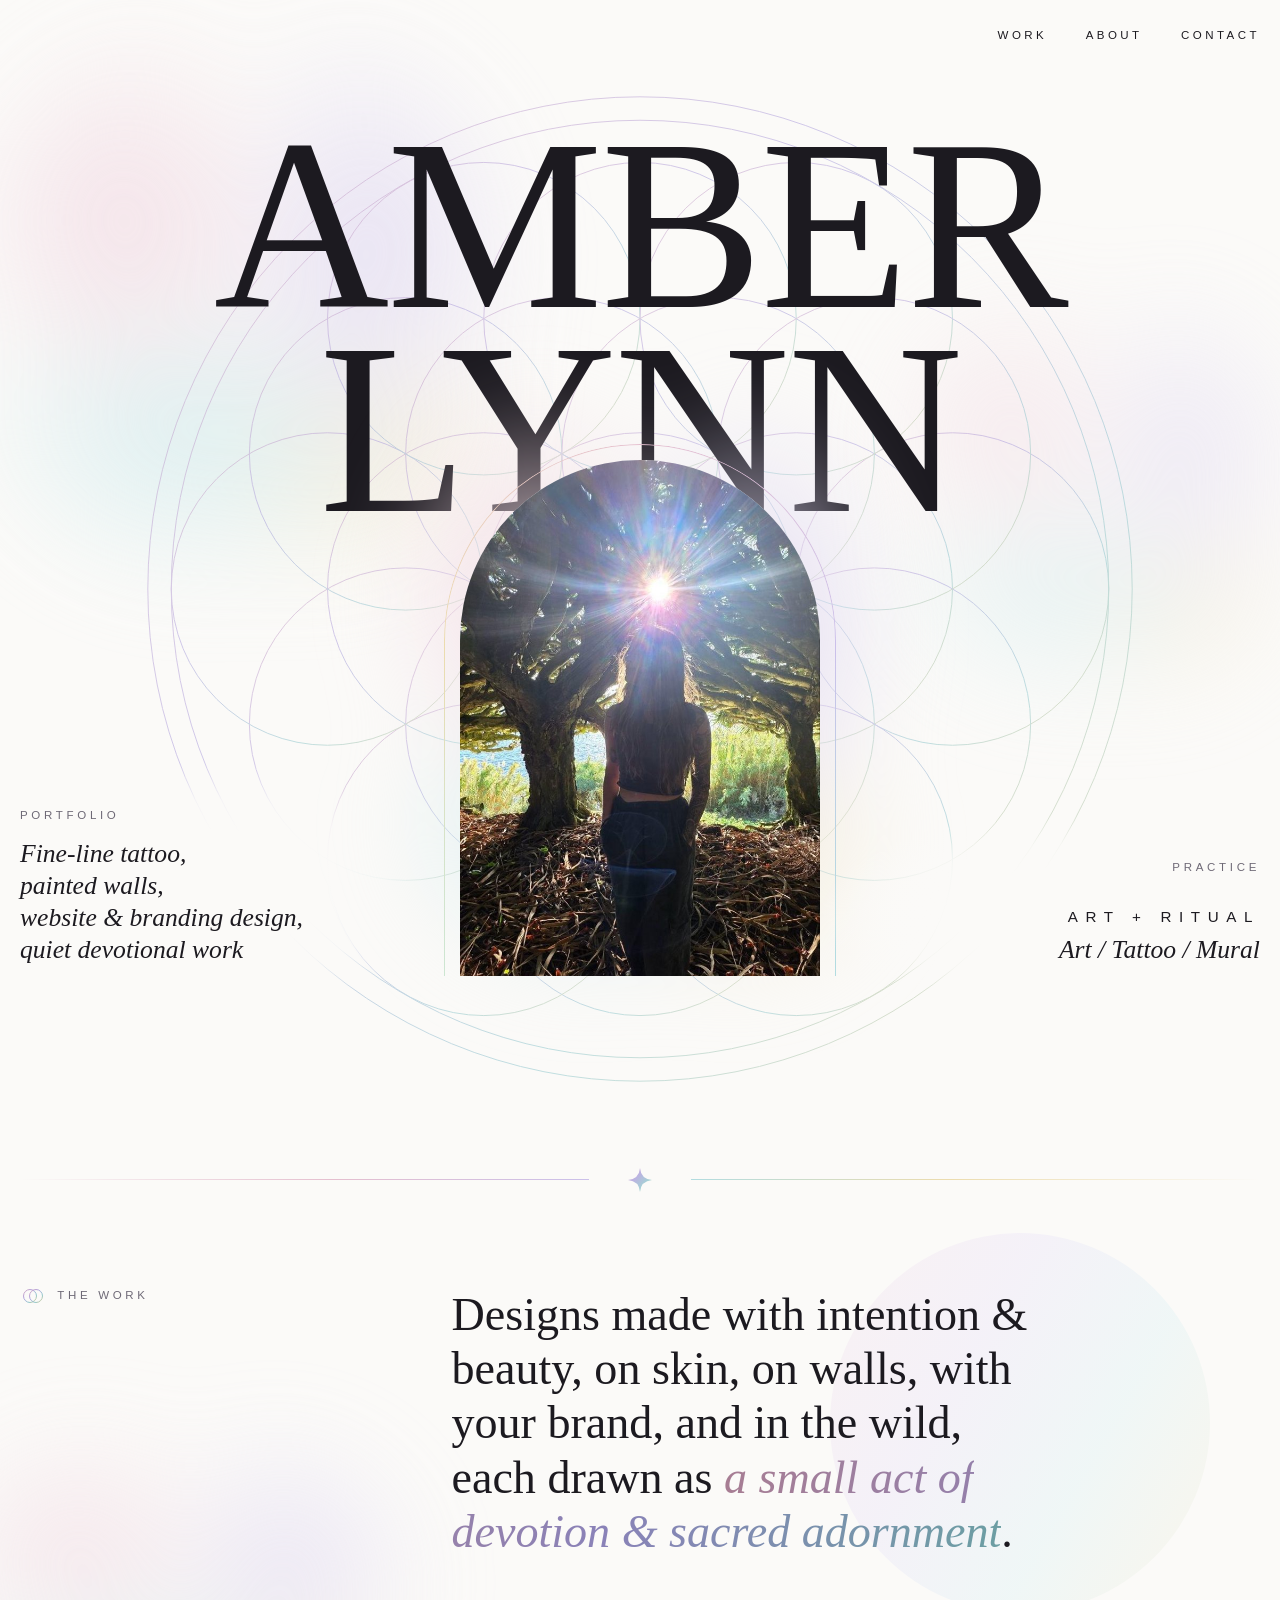
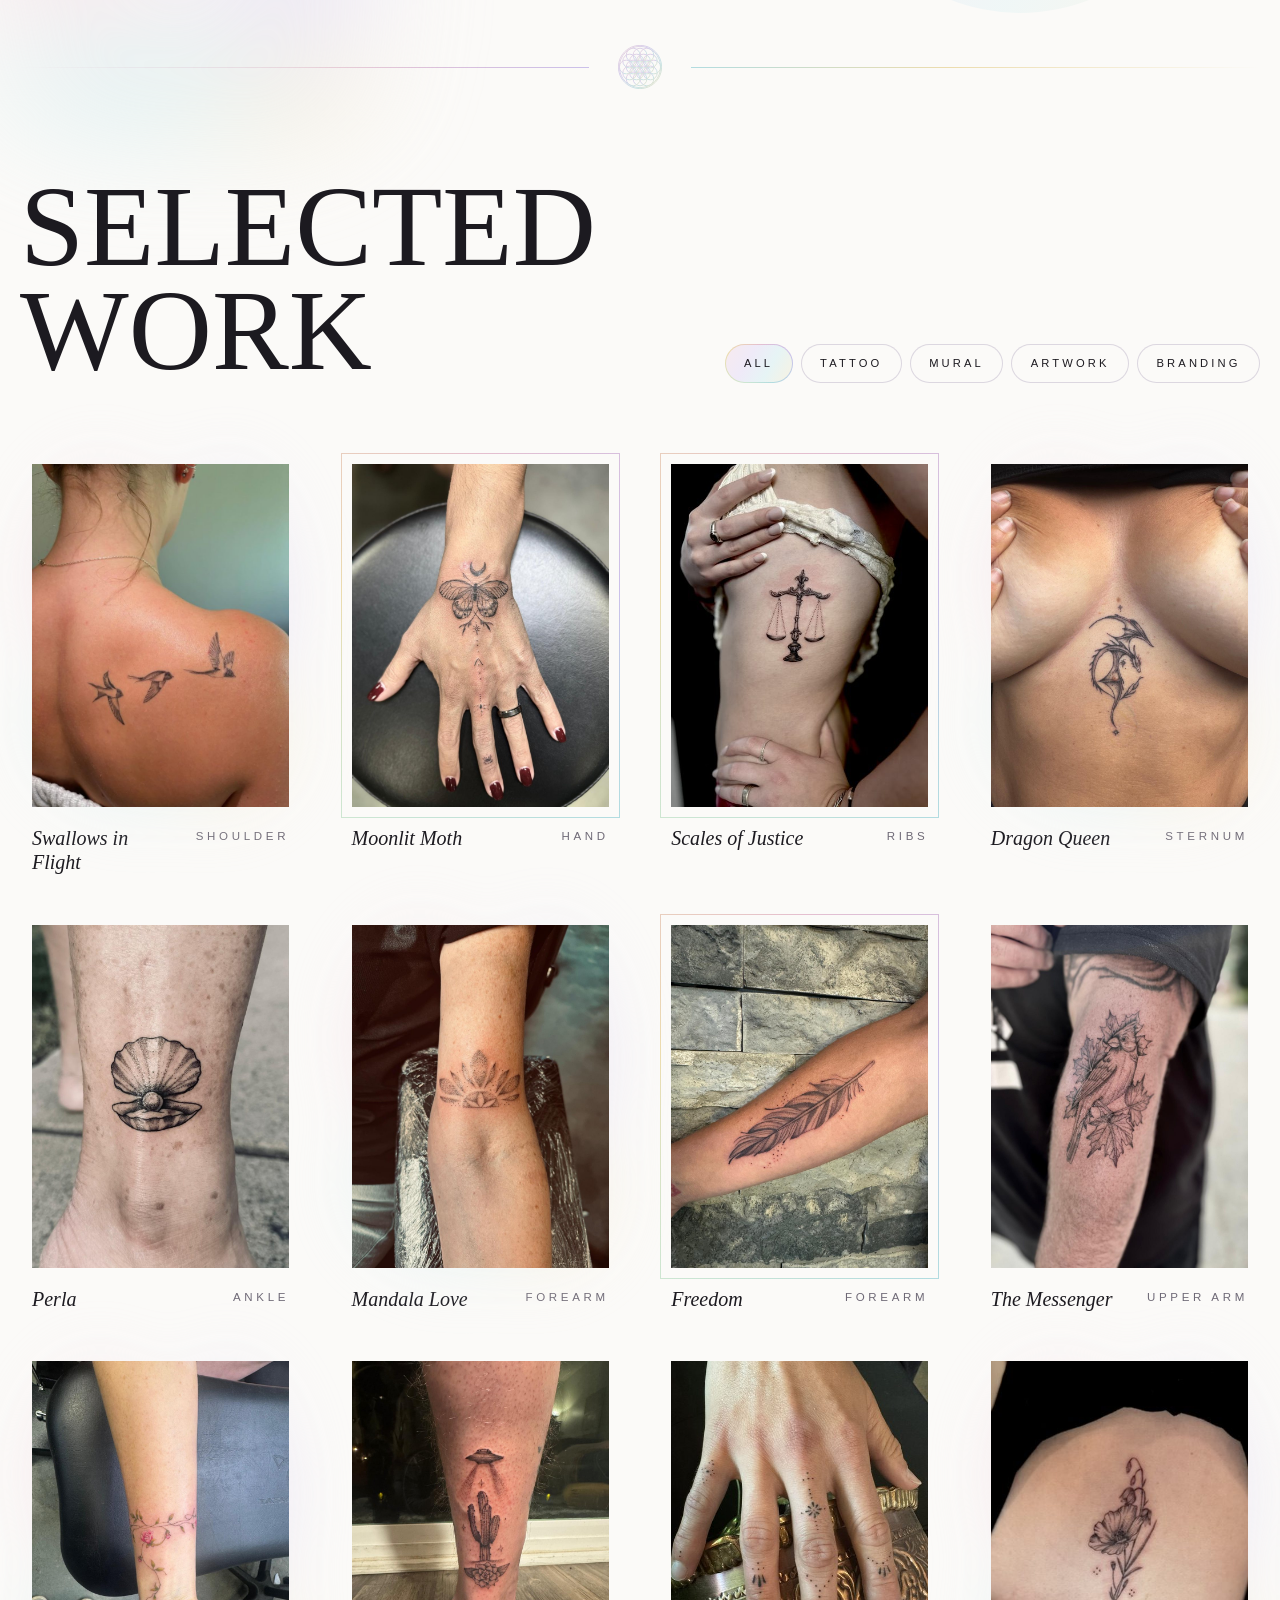
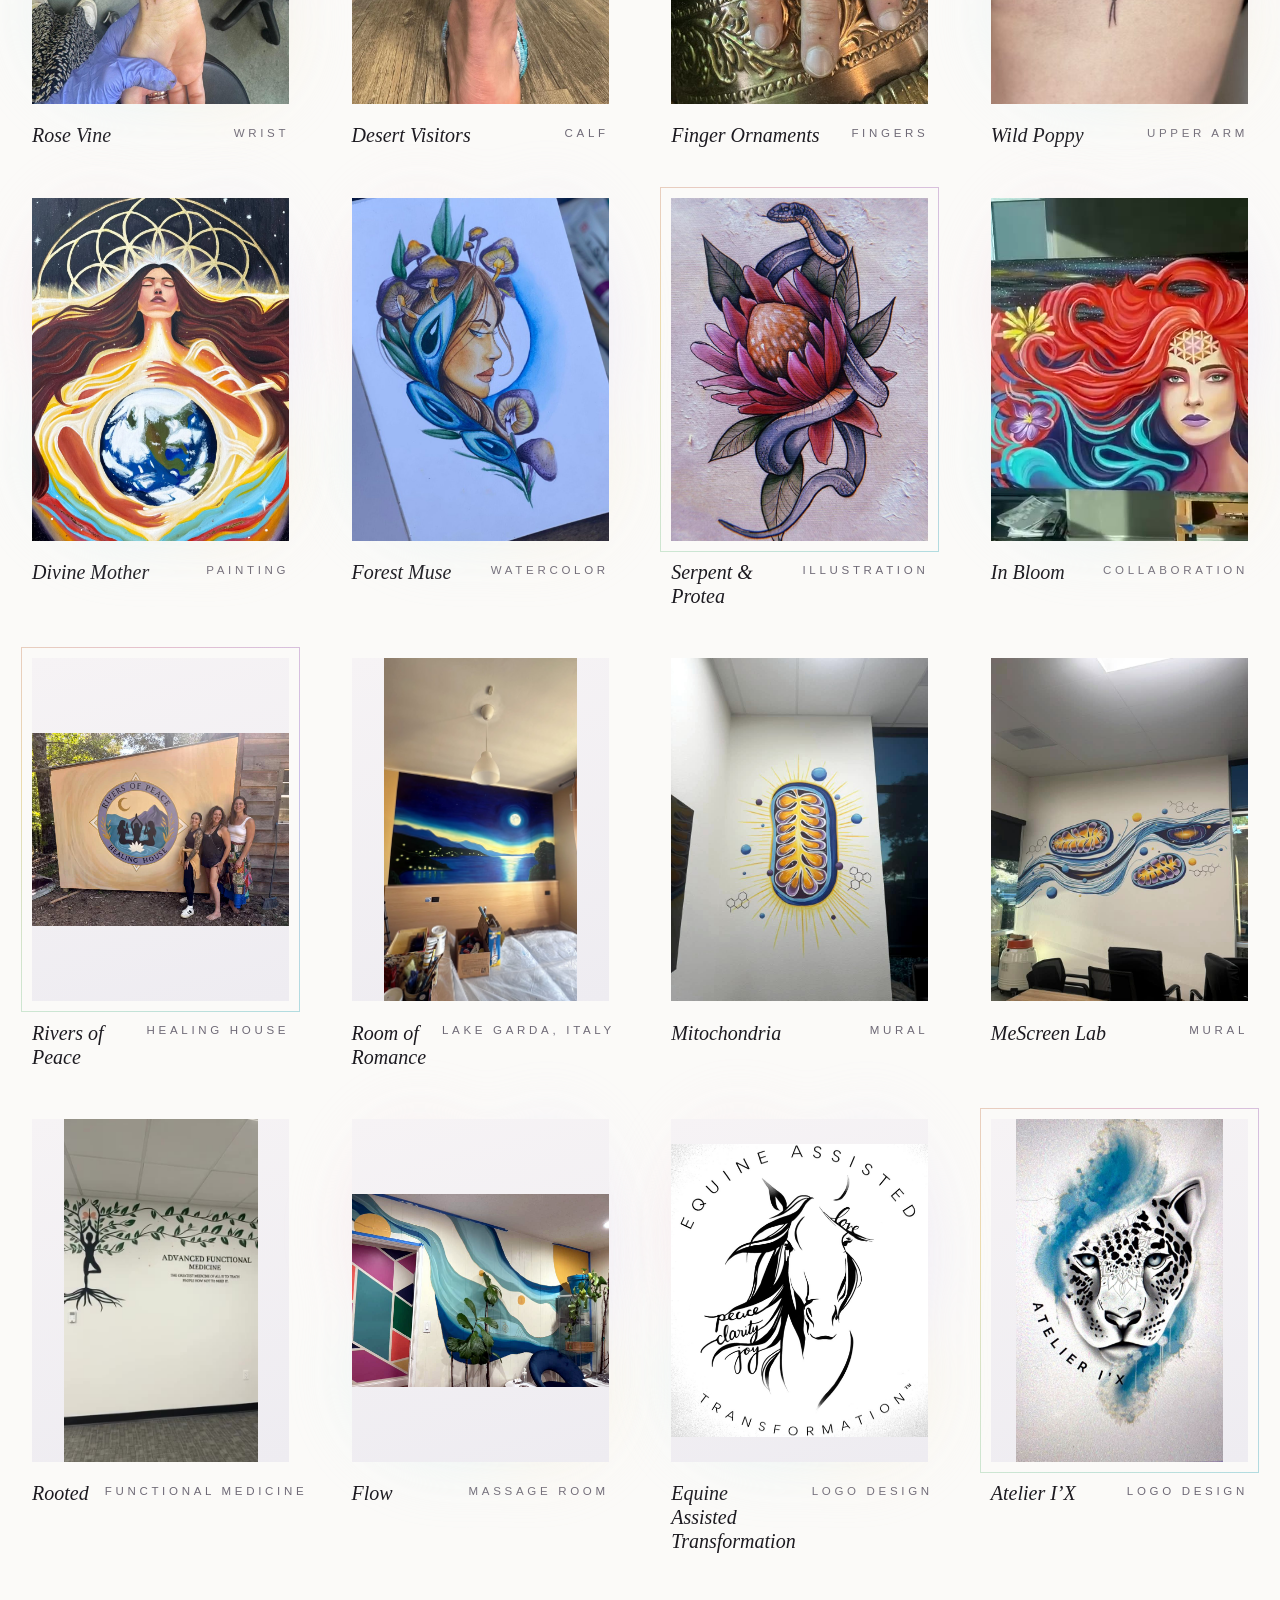
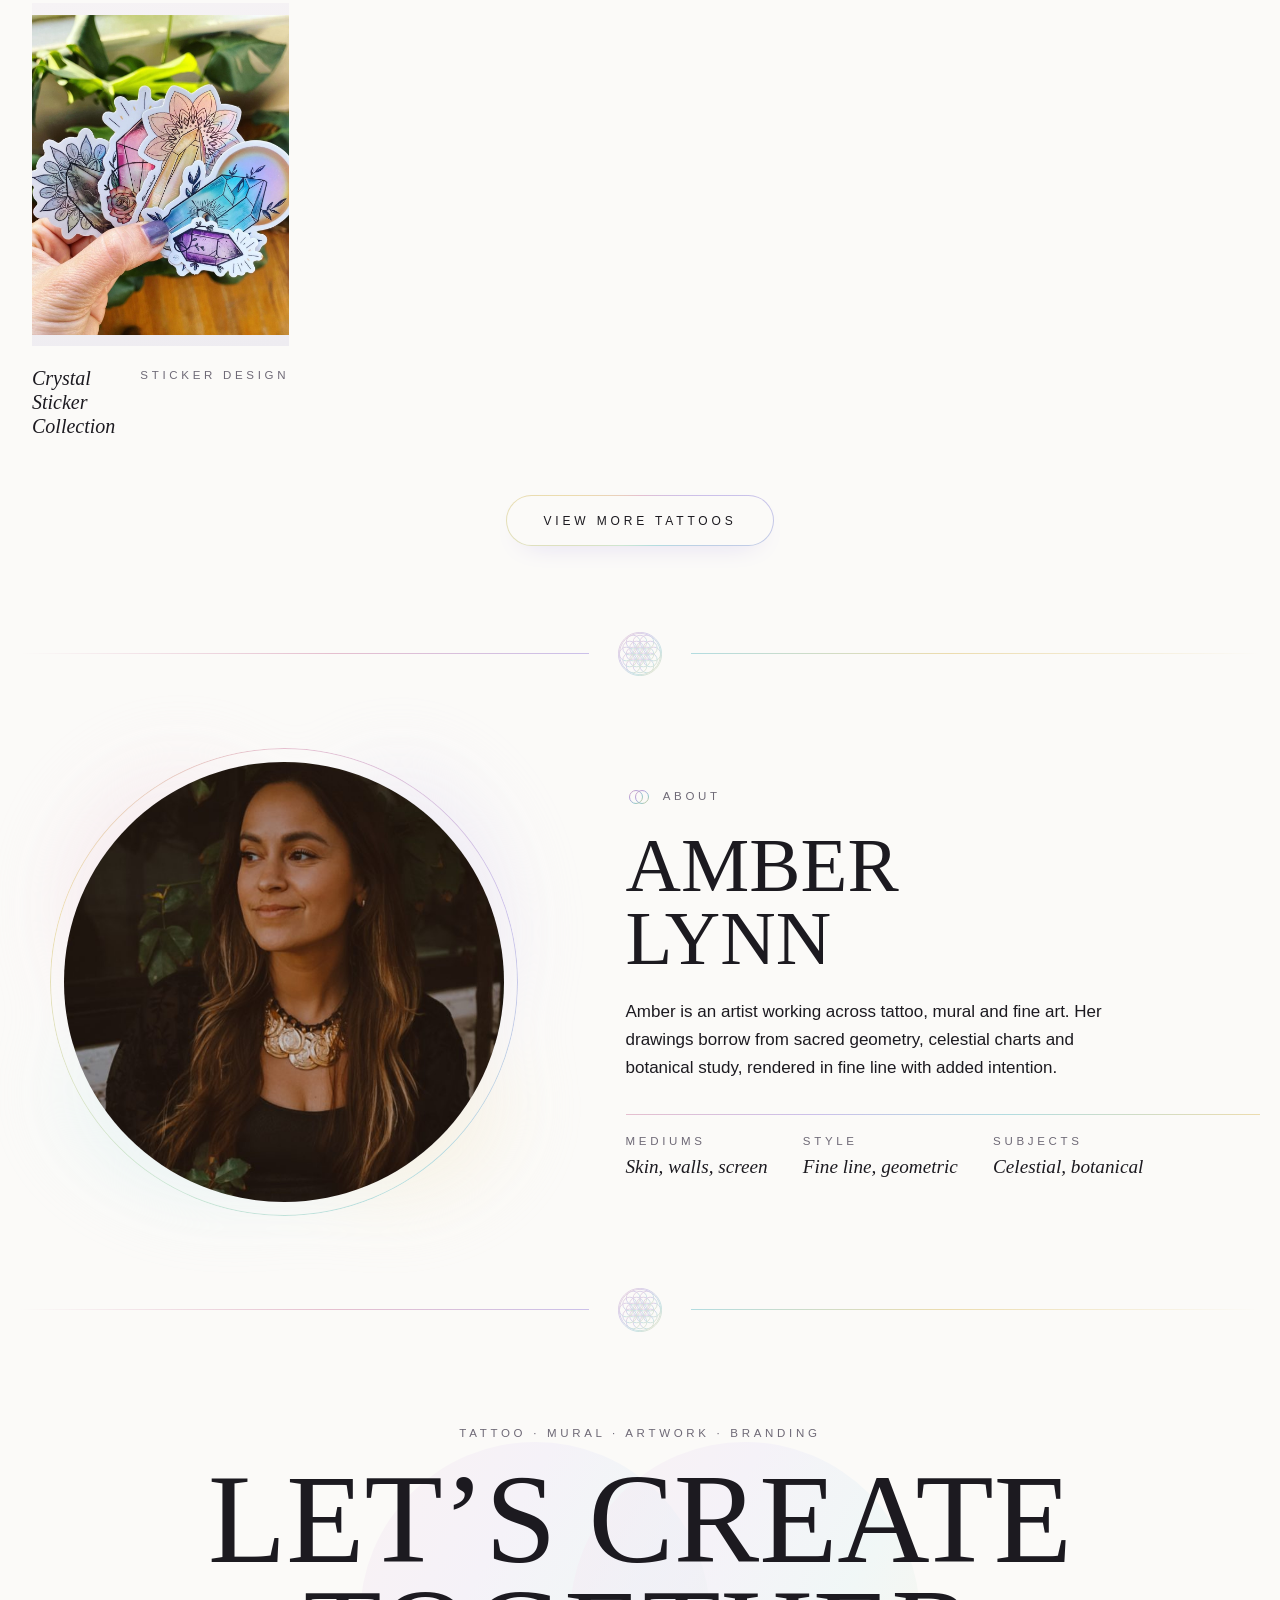
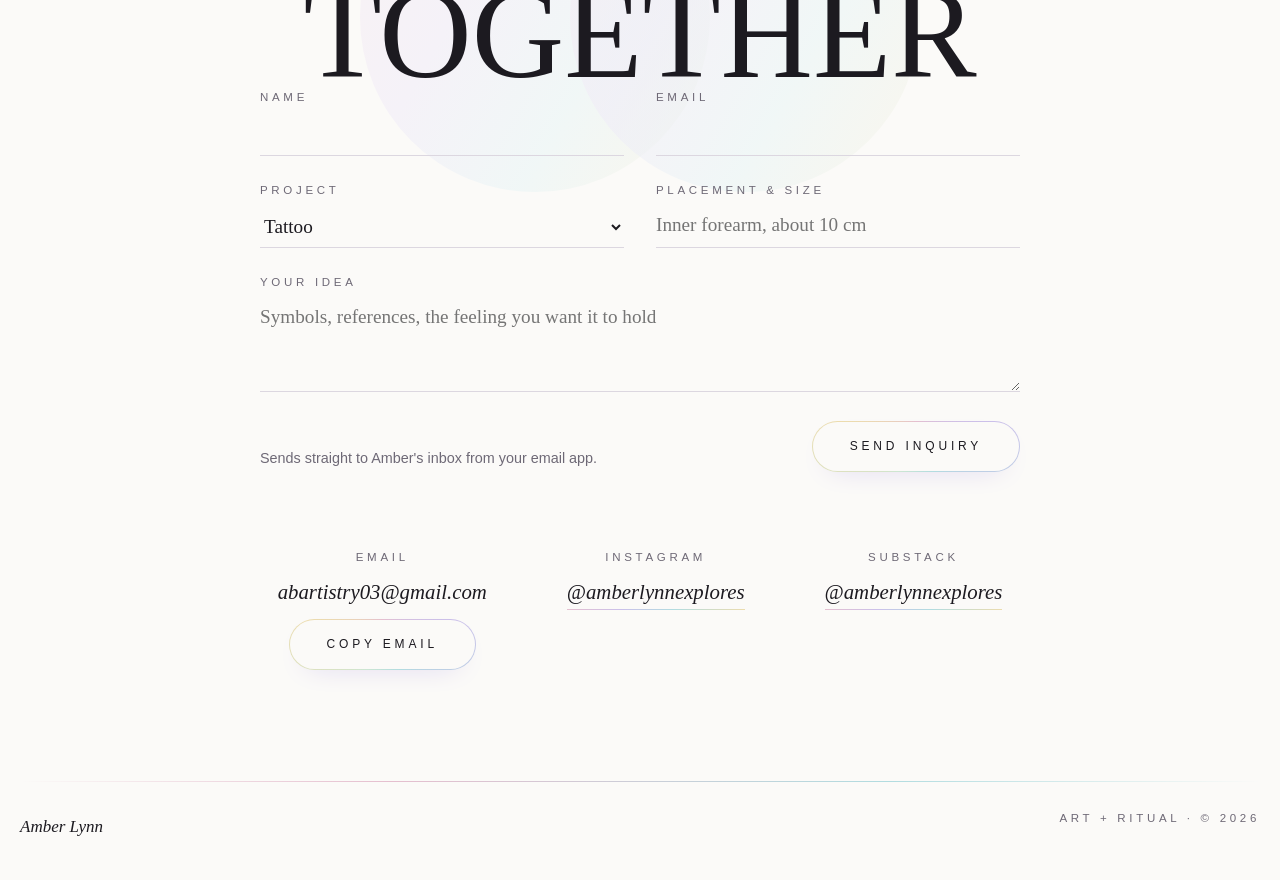
==== commit 1d7d7b0a: "Add files via upload" ====
--- a/index.html
+++ b/index.html
@@ -80,6 +80,7 @@
         <button type="button" id="f-tattoo" data-f="tattoo" aria-pressed="false">Tattoo</button>
         <button type="button" id="f-mural" data-f="mural" aria-pressed="false">Mural</button>
         <button type="button" id="f-art" data-f="art" aria-pressed="false">Artwork</button>
+        <button type="button" id="f-brand" data-f="brand" aria-pressed="false">Branding</button>
       </div>
     </div>
 
@@ -91,61 +92,65 @@
         <figcaption><b>Swallows in Flight</b><span class="label">Shoulder</span></figcaption>
       </figure>
       <figure class="piece port" data-cat="tattoo">
+        <div class="frame edge zoom" tabindex="0" role="button" aria-haspopup="dialog"><div class="img"><img src="tattoo-moonlit-moth.jpg" alt="Fine-line moth with a crescent moon and ornamental dot trail down the hand" loading="lazy"></div></div>
+        <figcaption><b>Moonlit Moth</b><span class="label">Hand</span></figcaption>
+      </figure>
+      <figure class="piece port" data-cat="tattoo">
         <div class="frame edge zoom" tabindex="0" role="button" aria-haspopup="dialog"><div class="img"><img src="scales.jpg" alt="Ornate scales of justice tattoo on the ribs" loading="lazy" style="object-position: 50% 45%"></div></div>
         <figcaption><b>Scales of Justice</b><span class="label">Ribs</span></figcaption>
       </figure>
       <figure class="piece port" data-cat="tattoo">
+        <div class="frame halo zoom" tabindex="0" role="button" aria-haspopup="dialog"><div class="img"><img src="tattoo-dragon-queen.jpg" alt="Fine-line dragon curled into a crescent with small stars on the sternum" loading="lazy"></div></div>
+        <figcaption><b>Dragon Queen</b><span class="label">Sternum</span></figcaption>
+      </figure>
+      <figure class="piece port" data-cat="tattoo">
+        <div class="frame zoom" tabindex="0" role="button" aria-haspopup="dialog"><div class="img"><img src="tattoo-perla.jpg" alt="Dotwork open shell holding a pearl on the ankle" loading="lazy"></div></div>
+        <figcaption><b>Perla</b><span class="label">Ankle</span></figcaption>
+      </figure>
+      <figure class="piece port" data-cat="tattoo">
+        <div class="frame halo zoom" tabindex="0" role="button" aria-haspopup="dialog"><div class="img"><img src="tattoo-mandala-love.jpg" alt="Dotwork mandala sunrise of petals on the forearm" loading="lazy"></div></div>
+        <figcaption><b>Mandala Love</b><span class="label">Forearm</span></figcaption>
+      </figure>
+      <figure class="piece port" data-cat="tattoo">
+        <div class="frame edge zoom" tabindex="0" role="button" aria-haspopup="dialog"><div class="img"><img src="tattoo-freedom.jpg" alt="Large shaded feather with a trail of dots along the forearm" loading="lazy"></div></div>
+        <figcaption><b>Freedom</b><span class="label">Forearm</span></figcaption>
+      </figure>
+      <figure class="piece port" data-cat="tattoo">
+        <div class="frame zoom" tabindex="0" role="button" aria-haspopup="dialog"><div class="img"><img src="tattoo-the-messenger.jpg" alt="Cardinal perched among maple leaves on the upper arm" loading="lazy"></div></div>
+        <figcaption><b>The Messenger</b><span class="label">Upper Arm</span></figcaption>
+      </figure>
+      <figure class="piece port" data-cat="tattoo">
+        <div class="frame halo zoom" tabindex="0" role="button" aria-haspopup="dialog"><div class="img"><img src="tattoo-rose-vine.jpg" alt="Delicate pink rose vine wrapping the wrist like a bracelet" loading="lazy"></div></div>
+        <figcaption><b>Rose Vine</b><span class="label">Wrist</span></figcaption>
+      </figure>
+      <figure class="piece port" data-cat="tattoo">
+        <div class="frame zoom" tabindex="0" role="button" aria-haspopup="dialog"><div class="img"><img src="tattoo-desert-visitors.jpg" alt="UFO beaming light over a saguaro cactus and succulent on the calf" loading="lazy"></div></div>
+        <figcaption><b>Desert Visitors</b><span class="label">Calf</span></figcaption>
+      </figure>
+      <figure class="piece port" data-cat="tattoo">
         <div class="frame zoom" tabindex="0" role="button" aria-haspopup="dialog"><div class="img"><img src="fingers.jpg" alt="Dotwork ornamental tattoos across four fingers" loading="lazy" style="object-position: 50% 45%"></div></div>
         <figcaption><b>Finger Ornaments</b><span class="label">Fingers</span></figcaption>
       </figure>
       <figure class="piece port" data-cat="tattoo">
         <div class="frame halo zoom" tabindex="0" role="button" aria-haspopup="dialog"><div class="img"><img src="poppy.jpg" alt="Fine-line poppy bouquet tattoo on the upper arm" loading="lazy" style="object-position: 50% 45%"></div></div>
         <figcaption><b>Wild Poppy</b><span class="label">Upper Arm</span></figcaption>
-      </figure>
-      <figure class="piece port" data-cat="tattoo">
-        <div class="frame edge zoom" tabindex="0" role="button" aria-haspopup="dialog"><div class="img"><img src="butterflies.jpg" alt="Two fine-line butterflies with small sparkles on a shoulder blade" loading="lazy" style="object-position: 50% 58%"></div></div>
-        <figcaption><b>Butterflies & Stars</b><span class="label">Shoulder Blade</span></figcaption>
-      </figure>
-      <figure class="piece port" data-cat="tattoo">
-        <div class="frame zoom" tabindex="0" role="button" aria-haspopup="dialog"><div class="img"><img src="jellyfish.jpg" alt="Fine-line jellyfish with dotwork accents on the ribs" loading="lazy" style="object-position: 50% 40%"></div></div>
-        <figcaption><b>Jellyfish</b><span class="label">Ribs</span></figcaption>
-      </figure>
-      <figure class="piece port" data-cat="tattoo">
-        <div class="frame halo zoom" tabindex="0" role="button" aria-haspopup="dialog"><div class="img"><img src="highland-cow.jpg" alt="Stippled highland cow portrait with dot ornaments on a forearm" loading="lazy" style="object-position: 50% 45%"></div></div>
-        <figcaption><b>Highland Cow</b><span class="label">Forearm</span></figcaption>
-      </figure>
-      <figure class="piece port" data-cat="tattoo">
-        <div class="frame zoom" tabindex="0" role="button" aria-haspopup="dialog"><div class="img"><img src="stars.jpg" alt="Small four-point stars scattered across a shoulder" loading="lazy" style="object-position: 45% 35%"></div></div>
-        <figcaption><b>Scattered Stars</b><span class="label">Shoulder</span></figcaption>
-      </figure>
-      <figure class="piece port" data-cat="tattoo">
-        <div class="frame edge zoom" tabindex="0" role="button" aria-haspopup="dialog"><div class="img"><img src="altar-script.jpg" alt="Delicate script tattoo along the forearm" loading="lazy" style="object-position: 50% 55%"></div></div>
-        <figcaption><b>I Pray at My Altar First</b><span class="label">Forearm</span></figcaption>
-      </figure>
-      <figure class="piece port" data-cat="tattoo">
-        <div class="frame zoom" tabindex="0" role="button" aria-haspopup="dialog"><div class="img"><img src="dagger.jpg" alt="Fine-line dagger tattoo on the back of the arm" loading="lazy" style="object-position: 50% 58%"></div></div>
-        <figcaption><b>Dagger</b><span class="label">Upper Arm</span></figcaption>
-      </figure>
-      <figure class="piece port" data-cat="tattoo">
-        <div class="frame halo zoom" tabindex="0" role="button" aria-haspopup="dialog"><div class="img"><img src="heart.jpg" alt="Stippled anatomical heart tattoo on the ankle, shown beside a quarter for scale" loading="lazy" style="object-position: 50% 62%"></div></div>
-        <figcaption><b>Anatomical Heart</b><span class="label">Ankle</span></figcaption>
-      </figure>
-      <figure class="piece port" data-cat="tattoo">
-        <div class="frame zoom" tabindex="0" role="button" aria-haspopup="dialog"><div class="img"><img src="palm.jpg" alt="Small palm tree tattoo above an anklet" loading="lazy" style="object-position: 50% 50%"></div></div>
-        <figcaption><b>Palm Tree</b><span class="label">Ankle</span></figcaption>
-      </figure>
-      <figure class="piece port" data-cat="tattoo">
-        <div class="frame zoom" tabindex="0" role="button" aria-haspopup="dialog"><div class="img"><img src="love-you-more.jpg" alt="Small typewriter-style script tattoo on the forearm" loading="lazy" style="object-position: 50% 35%"></div></div>
-        <figcaption><b>Love You More</b><span class="label">Forearm</span></figcaption>
-      </figure>
-      <figure class="piece port" data-cat="tattoo">
-        <div class="frame edge zoom" tabindex="0" role="button" aria-haspopup="dialog"><div class="img"><img src="ladybug.jpg" alt="Tiny red ladybug tattoo on a finger" loading="lazy" style="object-position: 55% 55%"></div></div>
-        <figcaption><b>Ladybug</b><span class="label">Finger</span></figcaption>
       </figure>
       <figure class="piece port" data-cat="art">
         <div class="frame halo zoom" tabindex="0" role="button" aria-haspopup="dialog"><div class="img"><img src="art-divine-mother.jpg" alt="Painting of a woman with flowing hair and a gold flower of life crown, cradling the Earth" loading="lazy" style="object-position: 50% 38%"></div></div>
         <figcaption><b>Divine Mother</b><span class="label">Painting</span></figcaption>
       </figure>
+      <figure class="piece port" data-cat="art">
+        <div class="frame halo zoom" tabindex="0" role="button" aria-haspopup="dialog"><div class="img"><img src="art-forest-muse.jpg" alt="Watercolor of a woman in profile crowned with mushrooms, leaves and blue petals" loading="lazy"></div></div>
+        <figcaption><b>Forest Muse</b><span class="label">Watercolor</span></figcaption>
+      </figure>
+      <figure class="piece port" data-cat="art">
+        <div class="frame edge zoom" tabindex="0" role="button" aria-haspopup="dialog"><div class="img"><img src="art-serpent-protea.jpg" alt="Illustration of a snake winding through a protea flower on handmade paper" loading="lazy"></div></div>
+        <figcaption><b>Serpent &amp; Protea</b><span class="label">Illustration</span></figcaption>
+      </figure>
+      <figure class="piece port" data-cat="art">
+        <div class="frame halo zoom" tabindex="0" role="button" aria-haspopup="dialog"><div class="img"><video src="art-collab-process.mp4" poster="art-collab-process.jpg" autoplay muted loop playsinline preload="metadata" aria-label="Video of a large painting of a red-haired woman with a flower of life on her brow, surrounded by flowers"></video></div></div>
+        <figcaption><b>In Bloom</b><span class="label">Collaboration</span></figcaption>
+      </figure>
       <figure class="piece port fit" data-cat="mural">
         <div class="frame edge zoom" tabindex="0" role="button" aria-haspopup="dialog"><div class="img"><img src="mural-rivers-of-peace.jpg" alt="Rivers of Peace Healing House emblem mural: three women in meditation by a mountain lake under a crescent moon" loading="lazy"></div></div>
         <figcaption><b>Rivers of Peace</b><span class="label">Healing House</span></figcaption>
@@ -154,10 +159,6 @@
         <div class="frame zoom" tabindex="0" role="button" aria-haspopup="dialog"><div class="img"><img src="mural-italy-moon.jpg" alt="Room of Romance: night mural of a full moon over Lake Garda with mountains and trees" loading="lazy"></div></div>
         <figcaption><b>Room of Romance</b><span class="label">Lake Garda, Italy</span></figcaption>
       </figure>
-      <figure class="piece port" data-cat="art">
-        <div class="frame halo zoom" tabindex="0" role="button" aria-haspopup="dialog"><div class="img"><video src="art-collab-process.mp4" poster="art-collab-process.jpg" autoplay muted loop playsinline preload="metadata" aria-label="Video of a large painting of a red-haired woman with a flower of life on her brow, surrounded by flowers"></video></div></div>
-        <figcaption><b>In Bloom</b><span class="label">Collaborative Painting</span></figcaption>
-      </figure>
       <figure class="piece port fit" data-cat="mural">
         <div class="frame zoom" tabindex="0" role="button" aria-haspopup="dialog"><div class="img"><img src="mural-mitochondria.jpg" alt="Mural of a glowing mitochondrion with radiating gold lines and molecule diagrams" loading="lazy"></div></div>
         <figcaption><b>Mitochondria</b><span class="label">Mural</span></figcaption>
@@ -174,7 +175,148 @@
         <div class="frame halo zoom" tabindex="0" role="button" aria-haspopup="dialog"><div class="img"><img src="mural-flow.jpg" alt="Mural of flowing turquoise and blue waves with golden suns in a massage room" loading="lazy"></div></div>
         <figcaption><b>Flow</b><span class="label">Massage Room</span></figcaption>
       </figure>
-    </div>
+      <figure class="piece port fit" data-cat="brand">
+        <div class="frame halo zoom" tabindex="0" role="button" aria-haspopup="dialog"><div class="img"><img src="brand-equine-assisted-transformation.jpg" alt="Logo of a horse drawn in flowing line with the words peace, clarity, joy and love" loading="lazy"></div></div>
+        <figcaption><b>Equine Assisted Transformation</b><span class="label">Logo Design</span></figcaption>
+      </figure>
+      <figure class="piece port fit" data-cat="brand">
+        <div class="frame edge zoom" tabindex="0" role="button" aria-haspopup="dialog"><div class="img"><img src="brand-atelier-ix.jpg" alt="Atelier I’X logo: a leopard face with a mandala and blue watercolor" loading="lazy"></div></div>
+        <figcaption><b>Atelier I’X</b><span class="label">Logo Design</span></figcaption>
+      </figure>
+      <figure class="piece port fit" data-cat="brand">
+        <div class="frame zoom" tabindex="0" role="button" aria-haspopup="dialog"><div class="img"><img src="brand-crystal-stickers.jpg" alt="Hand holding a fan of illustrated crystal stickers with mandalas, roses and an eye" loading="lazy"></div></div>
+        <figcaption><b>Crystal Sticker Collection</b><span class="label">Sticker Design</span></figcaption>
+      </figure>
+      <figure class="piece port" data-cat="tattoo" data-more>
+        <div class="frame edge zoom" tabindex="0" role="button" aria-haspopup="dialog"><div class="img"><img src="tattoo-loved-in-all-her-phases.jpg" alt="Row of moon phases across the forearm" loading="lazy"></div></div>
+        <figcaption><b>Loved in All Her Phases</b><span class="label">Forearm</span></figcaption>
+      </figure>
+      <figure class="piece port" data-cat="tattoo" data-more>
+        <div class="frame edge zoom" tabindex="0" role="button" aria-haspopup="dialog"><div class="img"><img src="butterflies.jpg" alt="Two fine-line butterflies with small sparkles on a shoulder blade" loading="lazy" style="object-position: 50% 58%"></div></div>
+        <figcaption><b>Butterflies & Stars</b><span class="label">Shoulder Blade</span></figcaption>
+      </figure>
+      <figure class="piece port" data-cat="tattoo" data-more>
+        <div class="frame halo zoom" tabindex="0" role="button" aria-haspopup="dialog"><div class="img"><img src="tattoo-protectorates.jpg" alt="A column of small fine-line symbols down the spine" loading="lazy"></div></div>
+        <figcaption><b>The Protectorates</b><span class="label">The Azores</span></figcaption>
+      </figure>
+      <figure class="piece port" data-cat="tattoo" data-more>
+        <div class="frame zoom" tabindex="0" role="button" aria-haspopup="dialog"><div class="img"><img src="tattoo-little-puffin.jpg" alt="Fine-line puffin standing on the hip" loading="lazy"></div></div>
+        <figcaption><b>Little Puffin</b><span class="label">Hip</span></figcaption>
+      </figure>
+      <figure class="piece port" data-cat="tattoo" data-more>
+        <div class="frame zoom" tabindex="0" role="button" aria-haspopup="dialog"><div class="img"><img src="tattoo-homeward-swim.jpg" alt="Baby sea turtle with a hibiscus and shell on the ankle" loading="lazy"></div></div>
+        <figcaption><b>Homeward Swim</b><span class="label">Ankle</span></figcaption>
+      </figure>
+      <figure class="piece port" data-cat="tattoo" data-more>
+        <div class="frame edge zoom" tabindex="0" role="button" aria-haspopup="dialog"><div class="img"><img src="tattoo-treasures-of-the-tide.jpg" alt="Starfish and scallop shell with small dots on the upper back" loading="lazy"></div></div>
+        <figcaption><b>Treasures of the Tide</b><span class="label">Upper Back</span></figcaption>
+      </figure>
+      <figure class="piece port" data-cat="tattoo" data-more>
+        <div class="frame zoom" tabindex="0" role="button" aria-haspopup="dialog"><div class="img"><img src="jellyfish.jpg" alt="Fine-line jellyfish with dotwork accents on the ribs" loading="lazy" style="object-position: 50% 40%"></div></div>
+        <figcaption><b>Jellyfish</b><span class="label">Ribs</span></figcaption>
+      </figure>
+      <figure class="piece port" data-cat="tattoo" data-more>
+        <div class="frame halo zoom" tabindex="0" role="button" aria-haspopup="dialog"><div class="img"><img src="highland-cow.jpg" alt="Stippled highland cow portrait with dot ornaments on a forearm" loading="lazy" style="object-position: 50% 45%"></div></div>
+        <figcaption><b>Highland Cow</b><span class="label">Forearm</span></figcaption>
+      </figure>
+      <figure class="piece port" data-cat="tattoo" data-more>
+        <div class="frame halo zoom" tabindex="0" role="button" aria-haspopup="dialog"><div class="img"><img src="tattoo-starlit-crescent.jpg" alt="Stippled crescent moon with tiny stars on the upper arm" loading="lazy"></div></div>
+        <figcaption><b>Starlit Crescent</b><span class="label">Upper Arm</span></figcaption>
+      </figure>
+      <figure class="piece port" data-cat="tattoo" data-more>
+        <div class="frame zoom" tabindex="0" role="button" aria-haspopup="dialog"><div class="img"><img src="tattoo-moon-cats.jpg" alt="Two cat silhouettes sitting on a crescent moon" loading="lazy"></div></div>
+        <figcaption><b>Moon Cats</b><span class="label">Arm</span></figcaption>
+      </figure>
+      <figure class="piece port" data-cat="tattoo" data-more>
+        <div class="frame zoom" tabindex="0" role="button" aria-haspopup="dialog"><div class="img"><img src="tattoo-sun-moon-dragons.jpg" alt="Matching dragons with a sun and a moon on the back of two ankles" loading="lazy"></div></div>
+        <figcaption><b>Sun &amp; Moon Dragons</b><span class="label">Ankles</span></figcaption>
+      </figure>
+      <figure class="piece port" data-cat="tattoo" data-more>
+        <div class="frame edge zoom" tabindex="0" role="button" aria-haspopup="dialog"><div class="img"><img src="tattoo-taking-flight.jpg" alt="Three dragons in flight across the upper arm" loading="lazy"></div></div>
+        <figcaption><b>Taking Flight</b><span class="label">Upper Arm</span></figcaption>
+      </figure>
+      <figure class="piece port" data-cat="tattoo" data-more>
+        <div class="frame zoom" tabindex="0" role="button" aria-haspopup="dialog"><div class="img"><img src="tattoo-aries.jpg" alt="Ram skull with curling horns on the upper arm" loading="lazy"></div></div>
+        <figcaption><b>Aries</b><span class="label">Upper Arm</span></figcaption>
+      </figure>
+      <figure class="piece port" data-cat="tattoo" data-more>
+        <div class="frame zoom" tabindex="0" role="button" aria-haspopup="dialog"><div class="img"><img src="tattoo-open-palms.jpg" alt="Matching ornamental dotwork pieces on both palms" loading="lazy"></div></div>
+        <figcaption><b>Open Palms</b><span class="label">Palms</span></figcaption>
+      </figure>
+      <figure class="piece port" data-cat="tattoo" data-more>
+        <div class="frame halo zoom" tabindex="0" role="button" aria-haspopup="dialog"><div class="img"><img src="tattoo-hand-jewels.jpg" alt="Ornamental dotwork pieces on two fingers" loading="lazy"></div></div>
+        <figcaption><b>Hand Jewels</b><span class="label">Fingers</span></figcaption>
+      </figure>
+      <figure class="piece port" data-cat="tattoo" data-more>
+        <div class="frame zoom" tabindex="0" role="button" aria-haspopup="dialog"><div class="img"><img src="tattoo-bloom.jpg" alt="Chrysanthemum with the word bloom in fine script" loading="lazy"></div></div>
+        <figcaption><b>Bloom</b><span class="label">Forearm</span></figcaption>
+      </figure>
+      <figure class="piece port" data-cat="tattoo" data-more>
+        <div class="frame zoom" tabindex="0" role="button" aria-haspopup="dialog"><div class="img"><img src="tattoo-daisy-feather.jpg" alt="Stippled feather with a daisy on the forearm" loading="lazy"></div></div>
+        <figcaption><b>Daisy Feather</b><span class="label">Forearm</span></figcaption>
+      </figure>
+      <figure class="piece port" data-cat="tattoo" data-more>
+        <div class="frame zoom" tabindex="0" role="button" aria-haspopup="dialog"><div class="img"><img src="tattoo-light-as-a-feather.jpg" alt="Fine-line feather above the ankle" loading="lazy"></div></div>
+        <figcaption><b>Light as a Feather</b><span class="label">Ankle</span></figcaption>
+      </figure>
+      <figure class="piece port" data-cat="tattoo" data-more>
+        <div class="frame zoom" tabindex="0" role="button" aria-haspopup="dialog"><div class="img"><img src="stars.jpg" alt="Small four-point stars scattered across a shoulder" loading="lazy" style="object-position: 45% 35%"></div></div>
+        <figcaption><b>Scattered Stars</b><span class="label">Shoulder</span></figcaption>
+      </figure>
+      <figure class="piece port" data-cat="tattoo" data-more>
+        <div class="frame edge zoom" tabindex="0" role="button" aria-haspopup="dialog"><div class="img"><img src="altar-script.jpg" alt="Delicate script tattoo along the forearm" loading="lazy" style="object-position: 50% 55%"></div></div>
+        <figcaption><b>I Pray at My Altar First</b><span class="label">Forearm</span></figcaption>
+      </figure>
+      <figure class="piece port" data-cat="tattoo" data-more>
+        <div class="frame zoom" tabindex="0" role="button" aria-haspopup="dialog"><div class="img"><img src="dagger.jpg" alt="Fine-line dagger tattoo on the back of the arm" loading="lazy" style="object-position: 50% 58%"></div></div>
+        <figcaption><b>Dagger</b><span class="label">Upper Arm</span></figcaption>
+      </figure>
+      <figure class="piece port" data-cat="tattoo" data-more>
+        <div class="frame halo zoom" tabindex="0" role="button" aria-haspopup="dialog"><div class="img"><img src="heart.jpg" alt="Stippled anatomical heart tattoo on the ankle, shown beside a quarter for scale" loading="lazy" style="object-position: 50% 62%"></div></div>
+        <figcaption><b>Anatomical Heart</b><span class="label">Ankle</span></figcaption>
+      </figure>
+      <figure class="piece port" data-cat="tattoo" data-more>
+        <div class="frame zoom" tabindex="0" role="button" aria-haspopup="dialog"><div class="img"><img src="tattoo-love-ghost.jpg" alt="Little ghost wearing heart sunglasses on the ribs" loading="lazy"></div></div>
+        <figcaption><b>Love Ghost</b><span class="label">Ribs</span></figcaption>
+      </figure>
+      <figure class="piece port" data-cat="tattoo" data-more>
+        <div class="frame zoom" tabindex="0" role="button" aria-haspopup="dialog"><div class="img"><img src="tattoo-chip-on-the-shoulder.jpg" alt="Potato chip with initials on the shoulder" loading="lazy"></div></div>
+        <figcaption><b>Chip on the Shoulder</b><span class="label">Shoulder</span></figcaption>
+      </figure>
+      <figure class="piece port" data-cat="tattoo" data-more>
+        <div class="frame zoom" tabindex="0" role="button" aria-haspopup="dialog"><div class="img"><img src="tattoo-heart-freckles.jpg" alt="Matching tiny heart tattoos on two arms" loading="lazy"></div></div>
+        <figcaption><b>Heart Freckles</b><span class="label">Arms</span></figcaption>
+      </figure>
+      <figure class="piece port" data-cat="tattoo" data-more>
+        <div class="frame zoom" tabindex="0" role="button" aria-haspopup="dialog"><div class="img"><img src="tattoo-cherry-bow.jpg" alt="Red cherries hanging from a fine-line bow on the hip" loading="lazy"></div></div>
+        <figcaption><b>Cherry Bow</b><span class="label">Hip</span></figcaption>
+      </figure>
+      <figure class="piece port" data-cat="tattoo" data-more>
+        <div class="frame zoom" tabindex="0" role="button" aria-haspopup="dialog"><div class="img"><img src="tattoo-little-rose.jpg" alt="Small fine-line rose with three dots on the forearm" loading="lazy"></div></div>
+        <figcaption><b>Little Rose</b><span class="label">Forearm</span></figcaption>
+      </figure>
+      <figure class="piece port" data-cat="tattoo" data-more>
+        <div class="frame zoom" tabindex="0" role="button" aria-haspopup="dialog"><div class="img"><img src="tattoo-shark-tooth.jpg" alt="Small stippled shark tooth on the ribs" loading="lazy"></div></div>
+        <figcaption><b>Shark Tooth</b><span class="label">Ribs</span></figcaption>
+      </figure>
+      <figure class="piece port" data-cat="tattoo" data-more>
+        <div class="frame zoom" tabindex="0" role="button" aria-haspopup="dialog"><div class="img"><img src="tattoo-zest.jpg" alt="Small citrus slice on the ankle" loading="lazy"></div></div>
+        <figcaption><b>Zest</b><span class="label">Ankle</span></figcaption>
+      </figure>
+      <figure class="piece port" data-cat="tattoo" data-more>
+        <div class="frame zoom" tabindex="0" role="button" aria-haspopup="dialog"><div class="img"><img src="palm.jpg" alt="Small palm tree tattoo above an anklet" loading="lazy" style="object-position: 50% 50%"></div></div>
+        <figcaption><b>Palm Tree</b><span class="label">Ankle</span></figcaption>
+      </figure>
+      <figure class="piece port" data-cat="tattoo" data-more>
+        <div class="frame zoom" tabindex="0" role="button" aria-haspopup="dialog"><div class="img"><img src="love-you-more.jpg" alt="Small typewriter-style script tattoo on the forearm" loading="lazy" style="object-position: 50% 35%"></div></div>
+        <figcaption><b>Love You More</b><span class="label">Forearm</span></figcaption>
+      </figure>
+      <figure class="piece port" data-cat="tattoo" data-more>
+        <div class="frame edge zoom" tabindex="0" role="button" aria-haspopup="dialog"><div class="img"><img src="ladybug.jpg" alt="Tiny red ladybug tattoo on a finger" loading="lazy" style="object-position: 55% 55%"></div></div>
+        <figcaption><b>Ladybug</b><span class="label">Finger</span></figcaption>
+      </figure>
+    </div>
+    <div class="more-wrap"><button class="btn" type="button" id="more-tattoos" aria-expanded="false">View more tattoos</button></div>
   </section>
 
   <div class="divider" aria-hidden="true">
@@ -186,7 +328,7 @@
     <div>
       <span class="label eyebrow"><svg class="mark" aria-hidden="true"><use href="#m-vesica"/></svg>About</span>
       <h2 id="about-h">Amber<br>Lynn</h2>
-      <p>Amber is an artist working across tattoo, mural and fine art. Her drawings borrow from sacred geometry, celestial charts and botanical study, rendered in fine line with a lot of air around them.</p>
+      <p>Amber is an artist working across tattoo, mural and fine art. Her drawings borrow from sacred geometry, celestial charts and botanical study, rendered in fine line with added intention.</p>
       <div class="facts">
         <div><span class="label">Mediums</span><strong>Skin, walls, screen</strong></div>
         <div><span class="label">Style</span><strong>Fine line, geometric</strong></div>
@@ -203,7 +345,6 @@
     <div class="vesica" aria-hidden="true"><i></i><i></i></div>
     <span class="label">Tattoo · Mural · Artwork · Branding</span>
     <h2 id="book-h">Let’s Create<br>Together</h2>
-    <p class="sub">Tell me what you’re dreaming up, whether it’s a tattoo, a wall, a painting or a brand, and we’ll go from there.</p>
     <form id="inquiry" novalidate>
       <div class="field"><label class="label" for="name">Name</label><input id="name" name="name" autocomplete="name" required></div>
       <div class="field"><label class="label" for="email">Email</label><input id="email" name="email" type="email" autocomplete="email" required></div>
--- a/styles.css
+++ b/styles.css
@@ -210,6 +210,9 @@
 
 .gallery { display: grid; grid-template-columns: repeat(auto-fill, minmax(min(100%, 270px), 1fr)); gap: clamp(1.4rem, 3vw, 2.4rem) clamp(1.4rem, 3vw, 2.6rem); padding-top: 12px; }
 .piece { margin: 0; padding: 12px 12px 0; min-width: 0; }
+/* the rest of the tattoos wait behind "View more tattoos" */
+.gallery:not(.show-more) .piece[data-more] { display: none; }
+.more-wrap { display: flex; justify-content: center; padding-top: clamp(2.4rem, 5vw, 3.6rem); }
 .port .frame { aspect-ratio: 3/4; }
 .piece:hover .frame { transform: translateY(-4px); }
 .piece:hover .frame::before { opacity: 1; }
